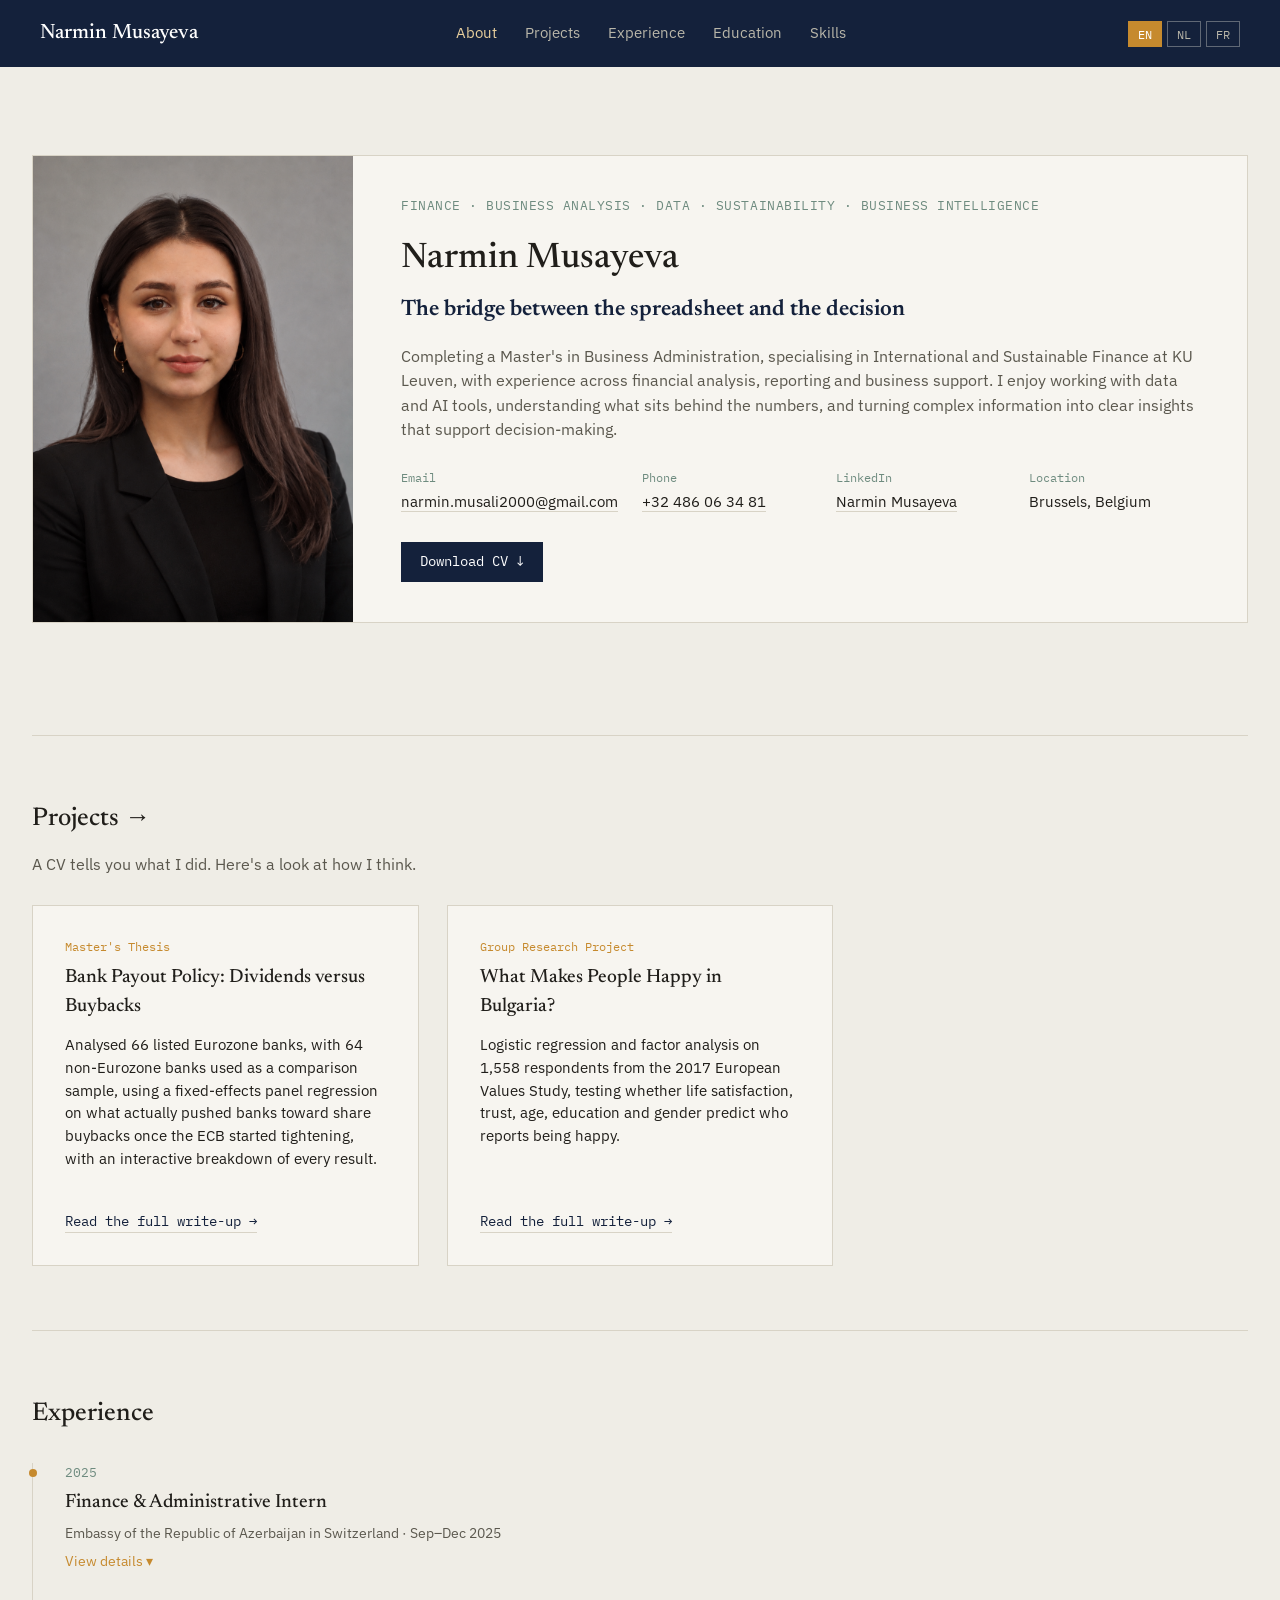
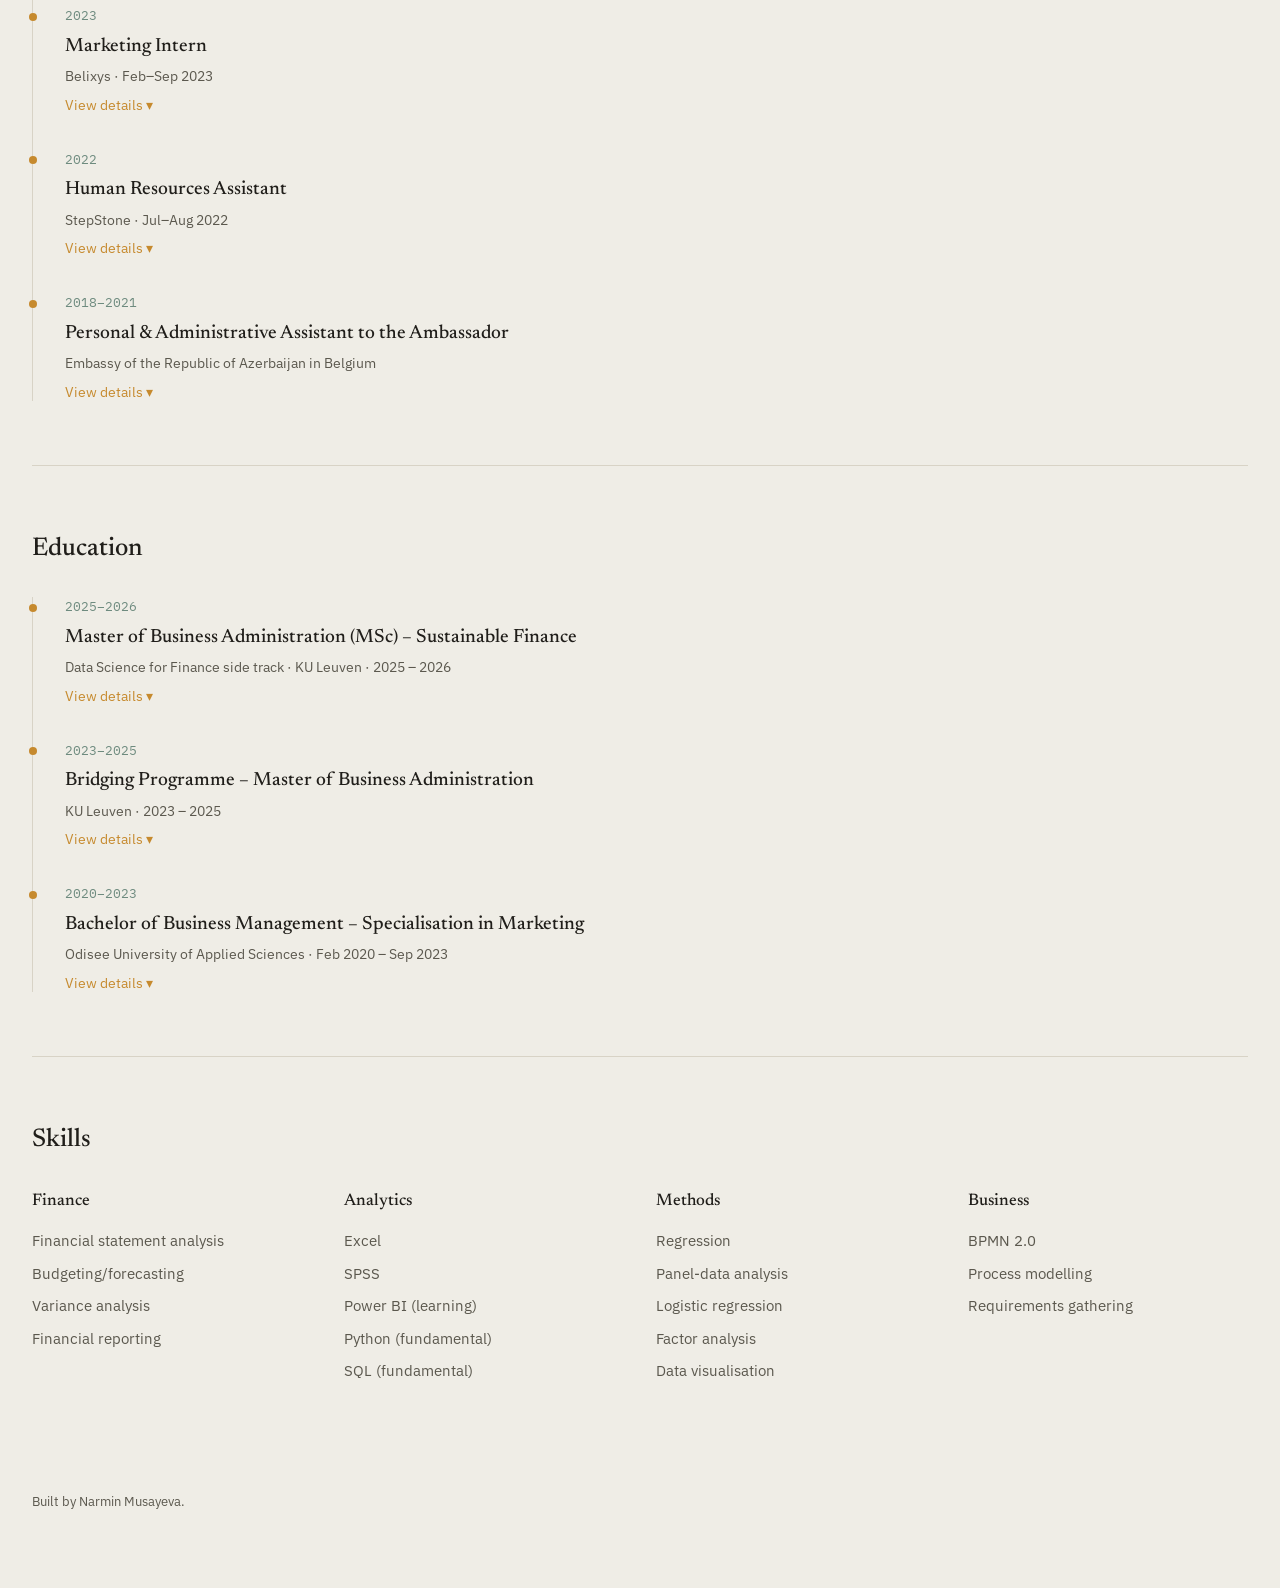
==== index.html @ ea972131 "language sections" ====
<!DOCTYPE html>
<html lang="en">
<head>
<meta charset="UTF-8">
<meta name="viewport" content="width=device-width, initial-scale=1.0">
<title>Narmin Musayeva · Finance &amp; Data</title>
<link rel="preconnect" href="https://fonts.googleapis.com">
<link rel="preconnect" href="https://fonts.gstatic.com" crossorigin>
<link href="https://fonts.googleapis.com/css2?family=Newsreader:ital,opsz,wght@0,6..72,400;0,6..72,500;0,6..72,600;1,6..72,400&family=IBM+Plex+Sans:wght@400;500;600&family=IBM+Plex+Mono:wght@400;500&display=swap" rel="stylesheet">
<link rel="stylesheet" href="style.css">
</head>
<body>

<a class="skip-link" href="#main" data-i18n="skip.content">Skip to content</a>

<header class="topnav">
  <a href="#about" class="topnav-brand">Narmin Musayeva</a>
  <nav class="topnav-links" aria-label="Section navigation">
    <a href="#about" class="nav-link active" data-i18n="nav.about">About</a>
    <a href="projects/index.html" class="nav-link" data-i18n="nav.projects">Projects</a>
    <a href="#experience" class="nav-link" data-i18n="nav.experience">Experience</a>
    <a href="#education" class="nav-link" data-i18n="nav.education">Education</a>
    <a href="#skills" class="nav-link" data-i18n="nav.skills">Skills</a>
  </nav>
  <div class="lang-switcher">
    <button type="button" class="lang-btn active" data-lang="en">EN</button>
    <button type="button" class="lang-btn" data-lang="nl">NL</button>
    <button type="button" class="lang-btn" data-lang="fr">FR</button>
  </div>
  <button type="button" class="nav-toggle" aria-label="Toggle menu" aria-expanded="false">☰</button>
</header>

<main id="main">

  <!-- ABOUT / HERO -->
  <section id="about" class="section hero">
    <div class="hero-card">
      <div class="hero-photo">
        <img src="assets/images/profile-photo.png" alt="Narmin Musayeva" class="hero-photo-img">
      </div>
      <div class="hero-info">
        <p class="eyebrow" data-i18n="hero.eyebrow">Finance · Business Analysis · Data · Sustainability · Business Intelligence</p>
        <h1 class="hero-name">Narmin Musayeva</h1>
        <p class="hero-title" data-i18n="hero.title">The bridge between the spreadsheet and the decision</p>
        <p class="hero-lead" data-i18n="hero.lead">
          Completing a Master's in Business Administration, specialising in International and
          Sustainable Finance at KU Leuven, with experience across financial analysis, reporting
          and business support. I enjoy working with data and AI tools, understanding what sits
          behind the numbers, and turning complex information into clear insights that support
          decision-making.
        </p>
        <dl class="hero-contact">
          <div><dt data-i18n="hero.contact.email">Email</dt><dd><a href="mailto:narmin.musali2000@gmail.com">narmin.musali2000@gmail.com</a></dd></div>
          <div><dt data-i18n="hero.contact.phone">Phone</dt><dd><a href="tel:+32486063481">+32 486 06 34 81</a></dd></div>
          <div><dt data-i18n="hero.contact.linkedin">LinkedIn</dt><dd><a href="https://www.linkedin.com/in/narmin-musayeva-6a4915167/" target="_blank" rel="noopener">Narmin Musayeva</a></dd></div>
          <div><dt data-i18n="hero.contact.location">Location</dt><dd data-i18n="hero.location.value">Brussels, Belgium</dd></div>
        </dl>
        <div class="hero-actions">
          <a href="assets/cv/Narmin_Musayeva_CV.pdf" class="hero-cta" download data-i18n="hero.cta">Download CV ↓</a>
        </div>
      </div>
    </div>
  </section>
  <!-- PROJECTS -->
  <section id="projects" class="section">
    <a href="projects/index.html" class="section-title-link">
      <h3 class="section-title" data-i18n="projects.sectionTitle">Projects →</h3>
    </a>
    <p class="section-intro" data-i18n="projects.intro">A CV tells you what I did. Here's a look at how I think.</p>

    <div class="project-cards">
      <article class="case">
        <p class="case-tag" data-i18n="projects.thesis.tag">Master's Thesis</p>
        <h4>Bank Payout Policy: Dividends versus Buybacks</h4>
        <p class="case-desc" data-i18n="projects.thesis.desc">
          Analysed 66 listed Eurozone banks, with 64 non-Eurozone banks used as a comparison sample,
          using a fixed-effects panel regression on what
          actually pushed banks toward share buybacks once the ECB started tightening, with an
          interactive breakdown of every result.
        </p>
        <a href="projects/thesis.html" class="case-link" data-i18n="projects.readMore">Read the full write-up →</a>
      </article>

      <article class="case">
        <p class="case-tag" data-i18n="projects.bulgaria.tag">Group Research Project</p>
        <h4>What Makes People Happy in Bulgaria?</h4>
        <p class="case-desc" data-i18n="projects.bulgaria.desc">
          Logistic regression and factor analysis on 1,558 respondents from the 2017 European
          Values Study, testing whether life satisfaction, trust, age, education and gender predict
          who reports being happy.
        </p>
        <a href="projects/bulgaria.html" class="case-link" data-i18n="projects.readMore">Read the full write-up →</a>
      </article>

      <!-- Apple project temporarily hidden
      <article class="case case-secondary">
        <p class="case-tag">Financial Analysis</p>
        <h4>Apple: revenue &amp; profitability review</h4>
        <p class="case-desc placeholder-copy">Write-up coming soon.</p>
        <a href="projects/apple.html" class="case-link">Read more →</a>
      </article>
      -->
    </div>
  </section>
  <!-- EXPERIENCE -->
  <section id="experience" class="section">
    <h3 class="section-title" data-i18n="experience.sectionTitle">Experience</h3>

    <ol class="timeline">
      <li class="timeline-item">
        <span class="timeline-date">2025</span>
        <div class="timeline-body">
          <h4 data-i18n="exp1.title">Finance &amp; Administrative Intern</h4>
          <p class="role-meta" data-i18n="exp1.meta">Embassy of the Republic of Azerbaijan in Switzerland · Sep–Dec 2025</p>
          <button type="button" class="details-toggle" aria-expanded="false" aria-controls="details-1">View details &#9662;</button>
          <ul class="role-bullets" id="details-1" hidden>
            <li data-i18n="exp1.b1">Maintained and updated Excel-based financial records supporting expense tracking, budget follow-up and internal reporting</li>
            <li data-i18n="exp1.b2">Verified financial information against invoices, receipts and supporting documentation, identifying missing or inconsistent information and following up where needed</li>
            <li data-i18n="exp1.b3">Organised financial data and documentation into clear, structured summaries for internal review</li>
            <li data-i18n="exp1.b4">Supported day-to-day finance and administrative activities while managing sensitive information accurately, independently and within deadlines</li>
          </ul>
        </div>
      </li>
      <li class="timeline-item">
        <span class="timeline-date">2023</span>
        <div class="timeline-body">
          <h4 data-i18n="exp2.title">Marketing Intern</h4>
          <p class="role-meta" data-i18n="exp2.meta">Belixys · Feb–Sep 2023</p>
          <button type="button" class="details-toggle" aria-expanded="false" aria-controls="details-2">View details &#9662;</button>
          <ul class="role-bullets" id="details-2" hidden>
            <li data-i18n="exp2.b1">Supported the preparation of marketing and commercial materials, including product information, pricing documents and content used for campaigns and trade-show activities</li>
            <li data-i18n="exp2.b2">Conducted competitor and market research, comparing products, pricing and positioning to support commercial and marketing decisions</li>
            <li data-i18n="exp2.b3">Created and maintained structured product and pricing templates in Excel and Word, ensuring information was accurate, consistent and easy to use</li>
            <li data-i18n="exp2.b4">Assisted with planning for trade shows and promotional activities, including preparing budget estimates, organising cost information and supporting related administrative follow-up</li>
            <li data-i18n="exp2.b5">Helped manage expense and supporting documentation through the company's finance application</li>
          </ul>
        </div>
      </li>
      <li class="timeline-item">
        <span class="timeline-date">2022</span>
        <div class="timeline-body">
          <h4 data-i18n="exp3.title">Human Resources Assistant</h4>
          <p class="role-meta" data-i18n="exp3.meta">StepStone · Jul–Aug 2022</p>
          <button type="button" class="details-toggle" aria-expanded="false" aria-controls="details-3">View details &#9662;</button>
          <ul class="role-bullets" id="details-3" hidden>
            <li data-i18n="exp3.b1">Supported recruitment, onboarding and internal mobility processes for technical and business positions</li>
            <li data-i18n="exp3.b2">Maintained accurate candidate and employee information using Excel and SmartRecruiters, ensuring records and documentation remained organised and up to date</li>
            <li data-i18n="exp3.b3">Coordinated interviews, calendars and follow-up communication between candidates, hiring teams and internal stakeholders</li>
            <li data-i18n="exp3.b4">Assisted with onboarding and employee-transfer documentation while handling personal and recruitment information confidentially</li>
          </ul>
        </div>
      </li>
      <li class="timeline-item">
        <span class="timeline-date">2018–2021</span>
        <div class="timeline-body">
          <h4 data-i18n="exp4.title">Personal &amp; Administrative Assistant to the Ambassador</h4>
          <p class="role-meta" data-i18n="exp4.meta">Embassy of the Republic of Azerbaijan in Belgium</p>
          <button type="button" class="details-toggle" aria-expanded="false" aria-controls="details-4">View details &#9662;</button>
          <ul class="role-bullets" id="details-4" hidden>
            <li data-i18n="exp4.b1">Provided administrative and organisational support, managing correspondence, records and confidential documentation in an international diplomatic environment</li>
            <li data-i18n="exp4.b2">Coordinated meetings, appointments and communication with governmental, diplomatic and business stakeholders, acting as a reliable point of contact</li>
            <li data-i18n="exp4.b3">Prepared and organised documents, summaries and background information required for meetings, official activities and day-to-day office operations</li>
            <li data-i18n="exp4.b4">Managed multiple requests and competing priorities independently, ensuring information and documentation were prepared accurately and on time</li>
            <li data-i18n="exp4.b5">Supported official visits, events and general office coordination as required</li>
          </ul>
        </div>
      </li>
    </ol>
  </section>
  <!-- EDUCATION -->
  <section id="education" class="section">
    <h3 class="section-title" data-i18n="education.sectionTitle">Education</h3>
    <ol class="timeline">
      <li class="timeline-item">
        <span class="timeline-date">2025–2026</span>
        <div class="timeline-body">
          <h4 data-i18n="edu1.title">Master of Business Administration (MSc) &ndash; Sustainable Finance</h4>
          <p class="role-meta" data-i18n="edu1.meta">Data Science for Finance side track · KU Leuven · 2025 – 2026</p>
          <button type="button" class="details-toggle" aria-expanded="false" aria-controls="details-5">View details &#9662;</button>
          <ul class="role-bullets" id="details-5" hidden>
            <li data-i18n="edu1.b1">Specialised in sustainable finance, banking, international finance and financial technology, complemented by applied data science for financial analysis</li>
            <li data-i18n="edu1.b2"><strong>Key coursework:</strong> Sustainable Finance, International Finance, Modern Banking and Financial Technology, Topics in Fintech, Data Science for Finance, Business Research Methods, and Ethics, Responsibility and Sustainability</li>
            <li data-i18n="edu1.b3"><strong>Master's thesis:</strong> Bank Payout Policy: Dividends versus Buybacks, using quantitative analysis to examine payout decisions across listed banks</li>
          </ul>
        </div>
      </li>
      <li class="timeline-item">
        <span class="timeline-date">2023–2025</span>
        <div class="timeline-body">
          <h4 data-i18n="edu2.title">Bridging Programme &ndash; Master of Business Administration</h4>
          <p class="role-meta" data-i18n="edu2.meta">KU Leuven · 2023 – 2025</p>
          <button type="button" class="details-toggle" aria-expanded="false" aria-controls="details-6">View details &#9662;</button>
          <ul class="role-bullets" id="details-6" hidden>
            <li data-i18n="edu2.b1">Strengthened my foundation in finance, economics, quantitative methods, reporting and business strategy in preparation for the MBA</li>
            <li data-i18n="edu2.b2"><strong>Key coursework:</strong> Corporate Finance, Internal and External Financial Reporting, Statistics for Business, Research Methods, Microeconomics, Macro- and International Economics, Mathematics for Business, Principles of Taxation, and Strategy and Entrepreneurship</li>
            <li data-i18n="edu2.b3">Developed stronger analytical and quantitative skills through financial decision-making, statistical analysis, economic reasoning and business research</li>
          </ul>
        </div>
      </li>
      <li class="timeline-item">
        <span class="timeline-date">2020–2023</span>
        <div class="timeline-body">
          <h4 data-i18n="edu3.title">Bachelor of Business Management &ndash; Specialisation in Marketing</h4>
          <p class="role-meta" data-i18n="edu3.meta">Odisee University of Applied Sciences · Feb 2020 – Sep 2023</p>
          <button type="button" class="details-toggle" aria-expanded="false" aria-controls="details-7">View details &#9662;</button>
          <ul class="role-bullets" id="details-7" hidden>
            <li data-i18n="edu3.b1">Built a broad foundation across business, finance, economics, marketing, statistics and organisational management</li>
            <li data-i18n="edu3.b2"><strong>Key coursework:</strong> Financial Business Management, Commercial Budgeting and Account Management, Micro- and Macroeconomics, Business Strategy, Statistics for Market Research, Market Research and Analysis, Project Management, Foreign Trade, and Commercial Law</li>
            <li data-i18n="edu3.b3"><strong>Bachelor thesis:</strong> Effective Marketing Strategies for Deployable Mobile Surveillance Solutions in the Belgian Market. Conducted qualitative interviews, a quantitative stakeholder survey, competitor analysis and desk research to develop market and communication recommendations for Belixys</li>
          </ul>
        </div>
      </li>
    </ol>
  </section>
  <!-- SKILLS -->
  <section id="skills" class="section">
    <h3 class="section-title" data-i18n="skills.sectionTitle">Skills</h3>
    <div class="skills-grid">
      <div class="skill-group">
        <h4 data-i18n="skills.finance">Finance</h4>
        <ul class="skill-list">
          <li data-i18n="skills.finance.1">Financial statement analysis</li>
          <li data-i18n="skills.finance.2">Budgeting/forecasting</li>
          <li data-i18n="skills.finance.3">Variance analysis</li>
          <li data-i18n="skills.finance.4">Financial reporting</li>
        </ul>
      </div>
      <div class="skill-group">
        <h4 data-i18n="skills.analytics">Analytics</h4>
        <ul class="skill-list">
          <li>Excel</li>
          <li>SPSS</li>
          <li data-i18n="skills.analytics.2">Power BI (learning)</li>
          <li data-i18n="skills.analytics.3">Python (fundamental)</li>
          <li data-i18n="skills.analytics.4">SQL (fundamental)</li>
        </ul>
      </div>
      <div class="skill-group">
        <h4 data-i18n="skills.methods">Methods</h4>
        <ul class="skill-list">
          <li data-i18n="skills.methods.1">Regression</li>
          <li data-i18n="skills.methods.2">Panel-data analysis</li>
          <li data-i18n="skills.methods.3">Logistic regression</li>
          <li data-i18n="skills.methods.4">Factor analysis</li>
          <li data-i18n="skills.methods.5">Data visualisation</li>
        </ul>
      </div>
      <div class="skill-group">
        <h4 data-i18n="skills.business">Business</h4>
        <ul class="skill-list">
          <li>BPMN 2.0</li>
          <li data-i18n="skills.business.2">Process modelling</li>
          <li data-i18n="skills.business.3">Requirements gathering</li>
        </ul>
      </div>
    </div>
  </section>

  <footer class="footer">
    <p data-i18n="footer.text">Built by Narmin Musayeva.</p>
  </footer>

</main>

<script src="vendor/chart.umd.min.js"></script>
<script src="i18n.js"></script>
<script src="script.js"></script>
</body>
</html>
---- style.css ----
/* ---------- tokens ---------- */
:root{
  --ink: #14213B;
  --ink-soft: #2A3A5C;
  --paper: #EFEDE6;
  --paper-raised: #F7F5F0;
  --text: #201E1A;
  --text-soft: #5B584E;
  --line: #D8D3C6;
  --accent: #C68A2E;
  --accent-soft: #E7CE9C;
  --sage: #6E8B7F;

  --serif: "Newsreader", Georgia, serif;
  --sans: "IBM Plex Sans", -apple-system, sans-serif;
  --mono: "IBM Plex Mono", monospace;

  --sidebar-w: 300px;
}

*{ box-sizing: border-box; }

html{ scroll-behavior: smooth; }

@media (prefers-reduced-motion: reduce){
  html{ scroll-behavior: auto; }
  *{ animation: none !important; transition: none !important; }
}

body{
  margin:0;
  background: var(--paper);
  color: var(--text);
  font-family: var(--sans);
  line-height: 1.55;
}

.skip-link{
  position:absolute; left:-999px; top:0;
  background: var(--ink); color:#fff; padding:.75rem 1rem; z-index:100;
}
.skip-link:focus{ left:1rem; top:1rem; }

a{ color: inherit; }

/* ---------- top nav ---------- */
.topnav{
  position: sticky;
  top:0;
  z-index: 50;
  background: var(--ink);
  color: #EDEBE3;
  display:flex;
  align-items:center;
  justify-content: space-between;
  padding: 1.1rem 2.5rem;
}

.topnav-brand{
  font-family: var(--serif);
  font-size: 1.3rem;
  font-weight: 500;
  color: #fff;
  text-decoration: none;
}

.topnav-links{
  display:flex;
  gap: 1.75rem;
}

.nav-link{
  text-decoration:none;
  color: #B9B6A9;
  font-size: 0.95rem;
  position: relative;
  padding-bottom: 2px;
}

.nav-link.active,
.nav-link:hover{
  color: #fff;
}

.nav-link.active{
  color: var(--accent-soft);
}

.nav-toggle{
  display:none;
  background: transparent;
  border: 1px solid rgba(237,235,227,0.4);
  color: #EDEBE3;
  font-size: 1.1rem;
  padding: 0.35rem 0.7rem;
  cursor: pointer;
}

.lang-switcher{
  display:flex;
  gap: 0.35rem;
  margin-left: 1.5rem;
}

.lang-btn{
  font-family: var(--mono);
  font-size: 0.78rem;
  background: transparent;
  border: 1px solid rgba(237,235,227,0.35);
  color: #B9B6A9;
  padding: 0.25rem 0.55rem;
  cursor: pointer;
}

.lang-btn.active{
  background: var(--accent);
  border-color: var(--accent);
  color: #fff;
}

.lang-btn:hover:not(.active){
  color: #fff;
  border-color: rgba(237,235,227,0.7);
}

/* ---------- main ---------- */
main{
  padding: 3rem 2rem 3rem;
}

.section{
  max-width: 1500px;
  margin-inline: auto;
  padding: 4rem 0;
  border-bottom: 1px solid var(--line);
  scroll-margin-top: 5rem;
}
.section:last-of-type{ border-bottom: none; }

.section-title{
  font-family: var(--serif);
  font-size: 1.6rem;
  font-weight: 500;
  margin: 0 0 1.75rem;
}

.section-title-link{
  text-decoration: none;
  color: inherit;
  display: inline-block;
}

.section-title-link .section-title{
  transition: color 0.15s ease;
}

.section-title-link:hover .section-title{
  color: var(--accent);
}

.section-intro{
  color: var(--text-soft);
  margin: -1rem 0 1.75rem;
  max-width: 60ch;
}

/* ---------- hero ---------- */
.hero{ padding-top: 2.5rem; }

.hero-card{
  display:flex;
  border: 1px solid var(--line);
  background: var(--paper-raised);
  margin-bottom: 3rem;
  overflow: hidden;
}

.hero-photo{
  flex: 0 0 320px;
  background: var(--ink);
  display:flex;
  align-items:center;
  justify-content:center;
}

.hero-photo-img{
  width: 100%;
  height: 100%;
  object-fit: cover;
  display: block;
}

.hero-info{
  flex: 1;
  padding: 2.5rem 3rem;
}

.eyebrow{
  font-family: var(--mono);
  font-size: 0.8rem;
  color: var(--sage);
  text-transform: uppercase;
  letter-spacing: 0.04em;
  margin: 0 0 1rem;
}

.hero-name{
  font-family: var(--serif);
  font-size: 2.2rem;
  font-weight: 500;
  margin: 0 0 0.4rem;
}

.hero-title{
  font-family: var(--serif);
  font-size: 1.4rem;
  font-weight: 600;
  color: var(--ink);
  max-width: 42ch;
  margin: 0 0 1rem;
}

.hero-contact{
  display:grid;
  grid-template-columns: repeat(4, 1fr);
  gap: 1.5rem;
  margin: 0 0 1.75rem;
}

.hero-contact dt{
  font-family: var(--mono);
  font-size: 0.72rem;
  color: var(--sage);
  margin-bottom: 0.25rem;
}

.hero-contact dd{
  margin:0;
  font-size: 0.92rem;
}

.hero-contact a{
  text-decoration:none;
  border-bottom: 1px solid var(--line);
}
.hero-contact a:hover{ border-color: var(--text); }

.hero-cta{
  display:inline-block;
  font-family: var(--mono);
  font-size: 0.85rem;
  background: var(--ink);
  color: #fff;
  text-decoration:none;
  padding: 0.6rem 1.2rem;
}

.hero-tagline{
  max-width: 1200px;
  margin-inline: auto;
}

.hero-lead{
  max-width: 100%;
  font-size: 0.98rem;
  color: var(--text-soft);
  margin: 0 0 1.75rem;
}

.demo{
  background: var(--paper-raised);
  border: 1px solid var(--line);
  border-left: 3px solid var(--accent);
  padding: 2.25rem 3rem;
  margin-bottom: 2.5rem;
}

.demo-examples{
  display:flex;
  gap: 0.5rem;
  flex-wrap: wrap;
  margin-bottom: 1.25rem;
}

.demo-label{
  font-size: 0.8rem;
  color: var(--text-soft);
  margin-bottom: 1rem;
}

.demo-toggle{
  display:flex;
  gap: 0.5rem;
  margin-bottom: 1.25rem;
}

.demo-btn{
  font-family: var(--sans);
  font-size: 0.85rem;
  background: transparent;
  border: 1px solid var(--line);
  color: var(--text-soft);
  padding: 0.4rem 0.9rem;
  cursor: pointer;
}

.demo-btn.active{
  background: var(--ink);
  color: #fff;
  border-color: var(--ink);
}

.demo-text{
  margin:0;
  font-size: 1rem;
  min-height: 3.5em;
}

/* ---------- timeline ---------- */
.timeline{
  list-style:none;
  margin:0; padding:0;
  border-left: 1px solid var(--line);
}

.timeline-item{
  position: relative;
  padding: 0 0 2.25rem 2rem;
}
.timeline-item:last-child{ padding-bottom: 0; }

.timeline-item::before{
  content:"";
  position:absolute;
  left: -4.5px;
  top: 0.4rem;
  width: 8px; height:8px;
  background: var(--accent);
  border-radius: 50%;
}

.timeline-date{
  font-family: var(--mono);
  font-size: 0.8rem;
  color: var(--sage);
  display:block;
  margin-bottom: 0.35rem;
}

.timeline-body h4{
  margin: 0 0 0.25rem;
  font-family: var(--serif);
  font-weight: 500;
  font-size: 1.2rem;
}

.role-meta{
  font-size: 0.9rem;
  color: var(--text-soft);
  margin: 0 0 0.5rem;
}

.timeline-body p:last-child{
  max-width: 60ch;
  margin: 0;
}

.role-bullets{
  list-style:none;
  margin: 0.6rem 0 0;
  padding: 0;
  max-width: 100ch;
  display:flex;
  flex-direction: column;
  gap: 0.4rem;
}

.role-bullets[hidden]{
  display: none;
}

.details-toggle{
  font-family: var(--sans);
  font-size: 0.85rem;
  color: var(--accent);
  background: transparent;
  border: none;
  padding: 0;
  margin: 0.5rem 0 0;
  cursor: pointer;
  display: block;
}

.details-toggle:hover{
  text-decoration: underline;
}

.role-bullets li{
  position: relative;
  padding-left: 1.1rem;
}

.role-bullets li::before{
  content:"–";
  position:absolute;
  left:0;
  color: var(--accent);
}

/* ---------- projects / case files ---------- */
.case{
  border: 1px solid var(--line);
  background: var(--paper-raised);
  padding: 2rem;
  margin-bottom: 1.75rem;
  position: relative;
}

.case-secondary{
  background: transparent;
  border-style: dashed;
}

.case-header{
  display:flex;
  justify-content: space-between;
  align-items: flex-start;
  gap: 1rem;
  flex-wrap: wrap;
  margin-bottom: 1rem;
}

.case-tag{
  font-family: var(--mono);
  font-size: 0.75rem;
  color: var(--accent);
  margin: 0 0 0.4rem;
}

.case-header h4{
  font-family: var(--serif);
  font-weight: 500;
  font-size: 1.35rem;
  margin: 0;
  max-width: 30ch;
}

.case-scope{
  font-size: 0.82rem;
  color: var(--text-soft);
  text-align: right;
  max-width: 22ch;
}

.case-desc{
  max-width: 66ch;
  margin: 0 0 1.5rem;
}

.placeholder-copy{
  color: var(--text-soft);
  font-style: italic;
}

/* ---------- project cards (Projects teaser + hub) ---------- */
.project-cards{
  display:grid;
  grid-template-columns: repeat(3, 1fr);
  gap: 1.75rem;
}

.project-cards .case{
  display:flex;
  flex-direction: column;
  margin-bottom: 0;
  transition: transform 0.15s ease, box-shadow 0.15s ease;
}

.project-cards .case:hover{
  transform: translateY(-4px);
  box-shadow: 0 8px 20px rgba(20,33,59,0.12);
}

.project-cards .case-tag{
  font-family: var(--mono);
  font-size: 0.75rem;
  color: var(--accent);
  margin: 0 0 0.4rem;
}

.project-cards h4{
  font-family: var(--serif);
  font-weight: 500;
  font-size: 1.2rem;
  margin: 0 0 0.75rem;
}

.project-cards .case-desc{
  flex: 1;
  font-size: 0.92rem;
  max-width: none;
}

.case-link{
  font-family: var(--mono);
  font-size: 0.85rem;
  color: var(--ink);
  text-decoration: none;
  border-bottom: 1px solid var(--line);
  width: fit-content;
  margin-top: 1rem;
}
.case-link::after{
  content: "";
  position: absolute;
  inset: 0;
}
.case-link:hover{ border-color: var(--text); }

/* ---------- dedicated project pages ---------- */
.project-page{ max-width: 1100px; padding-top: 1.5rem !important; }

.project-page > .eyebrow,
.project-page > .project-title{
  text-align: center;
}

.project-page .case-scope{
  text-align: center;
  max-width: none;
  margin: 0 auto 1.5rem;
}

.project-page .project-intro{
  max-width: 100%;
  margin: 0 0 2rem;
  text-align: left;
}

.back-link{
  display:inline-block;
  font-family: var(--mono);
  font-size: 0.82rem;
  color: var(--text-soft);
  text-decoration: none;
  margin-bottom: 1.5rem;
}
.back-link:hover{ color: var(--text); }

.project-title{
  font-family: var(--serif);
  font-size: 2.2rem;
  font-weight: 500;
  margin: 0 0 0.75rem;
}

.demo-takeaway{
  margin: 1rem 0 0;
  padding-top: 1rem;
  border-top: 1px solid var(--line);
  font-size: 0.92rem;
  color: var(--text-soft);
}

.method-card{
  display: inline-block;
  border: 1px solid var(--line);
  padding: 1rem 1.5rem;
  margin: 0 0 2rem;
}

.method-card .case-tag{ margin-bottom: 0.5rem; }

.method-card p{
  margin: 0;
  font-size: 0.88rem;
  color: var(--text-soft);
}

.group-label{
  display: inline-block;
  font-family: var(--mono);
  font-size: 0.72rem;
  color: #fff;
  background: var(--sage);
  padding: 0.2rem 0.6rem;
  margin-bottom: 1rem;
}

.view-tabs{
  display:flex;
  gap: 0.4rem;
  flex-wrap: wrap;
  margin-bottom: 1.25rem;
  border-bottom: 1px solid var(--line);
  padding-bottom: 1rem;
}

.interactive-hint{
  font-size: 0.82rem;
  color: var(--text-soft);
  font-style: italic;
  margin: 0 0 1.5rem;
}

.view-tab{
  font-family: var(--sans);
  font-size: 0.82rem;
  background: transparent;
  border: none;
  color: var(--text-soft);
  padding: 0.4rem 0.1rem;
  cursor: pointer;
  border-bottom: 2px solid transparent;
}

.view-tab.active{
  color: var(--ink);
  border-bottom-color: var(--accent);
  font-weight: 500;
}

.chart-controls{
  display:flex;
  gap: 0.5rem;
  margin-bottom: 1rem;
  flex-wrap: wrap;
}

.chip{
  font-family: var(--mono);
  font-size: 0.78rem;
  background: transparent;
  border: 1px solid var(--line);
  padding: 0.35rem 0.75rem;
  cursor: pointer;
  color: var(--text-soft);
}

.chip.active{
  background: var(--accent);
  border-color: var(--accent);
  color: #fff;
}

.chart-wrap{
  background: #fff;
  border: 1px solid var(--line);
  padding: 1rem;
  height: 260px;
}

.chart-wrap canvas{
  max-height: 100% !important;
}

.chart-note{
  font-size: 0.78rem;
  color: var(--text-soft);
  margin: 0.75rem 0 0;
}

.chart-note code{
  font-family: var(--mono);
  background: var(--paper);
  padding: 0.1rem 0.35rem;
}

/* ---------- skills ---------- */
.skills-grid{
  display:grid;
  grid-template-columns: repeat(4, 1fr);
  gap: 2.5rem 2rem;
}

.skill-group h4{
  font-family: var(--serif);
  font-weight: 500;
  font-size: 1.05rem;
  margin: 0 0 1rem;
}

.skill-list{
  list-style:none;
  margin:0; padding:0;
  display:flex;
  flex-direction: column;
  gap: 0.6rem;
}

.skill-list li{
  font-size: 0.92rem;
  color: var(--text-soft);
}

/* ---------- contact ---------- */
.contact-links{
  display:flex;
  flex-direction: column;
  gap: 0.9rem;
  align-items: flex-start;
}

.contact-link{
  font-family: var(--mono);
  font-size: 1rem;
  text-decoration:none;
  border-bottom: 1px solid var(--line);
  padding-bottom: 2px;
}
.contact-link:hover{ border-color: var(--text); }

.footer{
  padding: 2rem 0 1rem;
  font-size: 0.8rem;
  color: var(--text-soft);
}

/* ---------- responsive ---------- */
@media (max-width: 880px){
  .topnav{ flex-wrap: wrap; padding: 1rem 1.25rem; }
  .topnav-links{
    display:none;
    width:100%;
    flex-direction: column;
    gap: 0.75rem;
    margin-top: 1rem;
  }
  .topnav-links.open{ display:flex; }
  .nav-toggle{ display:block; }
  .lang-switcher{ margin-left: 0; margin-top: 0.5rem; }
  main{ padding: 2.5rem 1.25rem; }
  .hero-card{ flex-direction: column; }
  .hero-photo{ flex-basis: auto; height: 280px; }
  .hero-info{ padding: 2rem; }
  .hero-contact{ grid-template-columns: 1fr; }
  .skills-grid{ grid-template-columns: 1fr; }
  .project-cards{ grid-template-columns: 1fr; }
  .case-header{ flex-direction: column; }
  .case-scope{ text-align: left; }
}
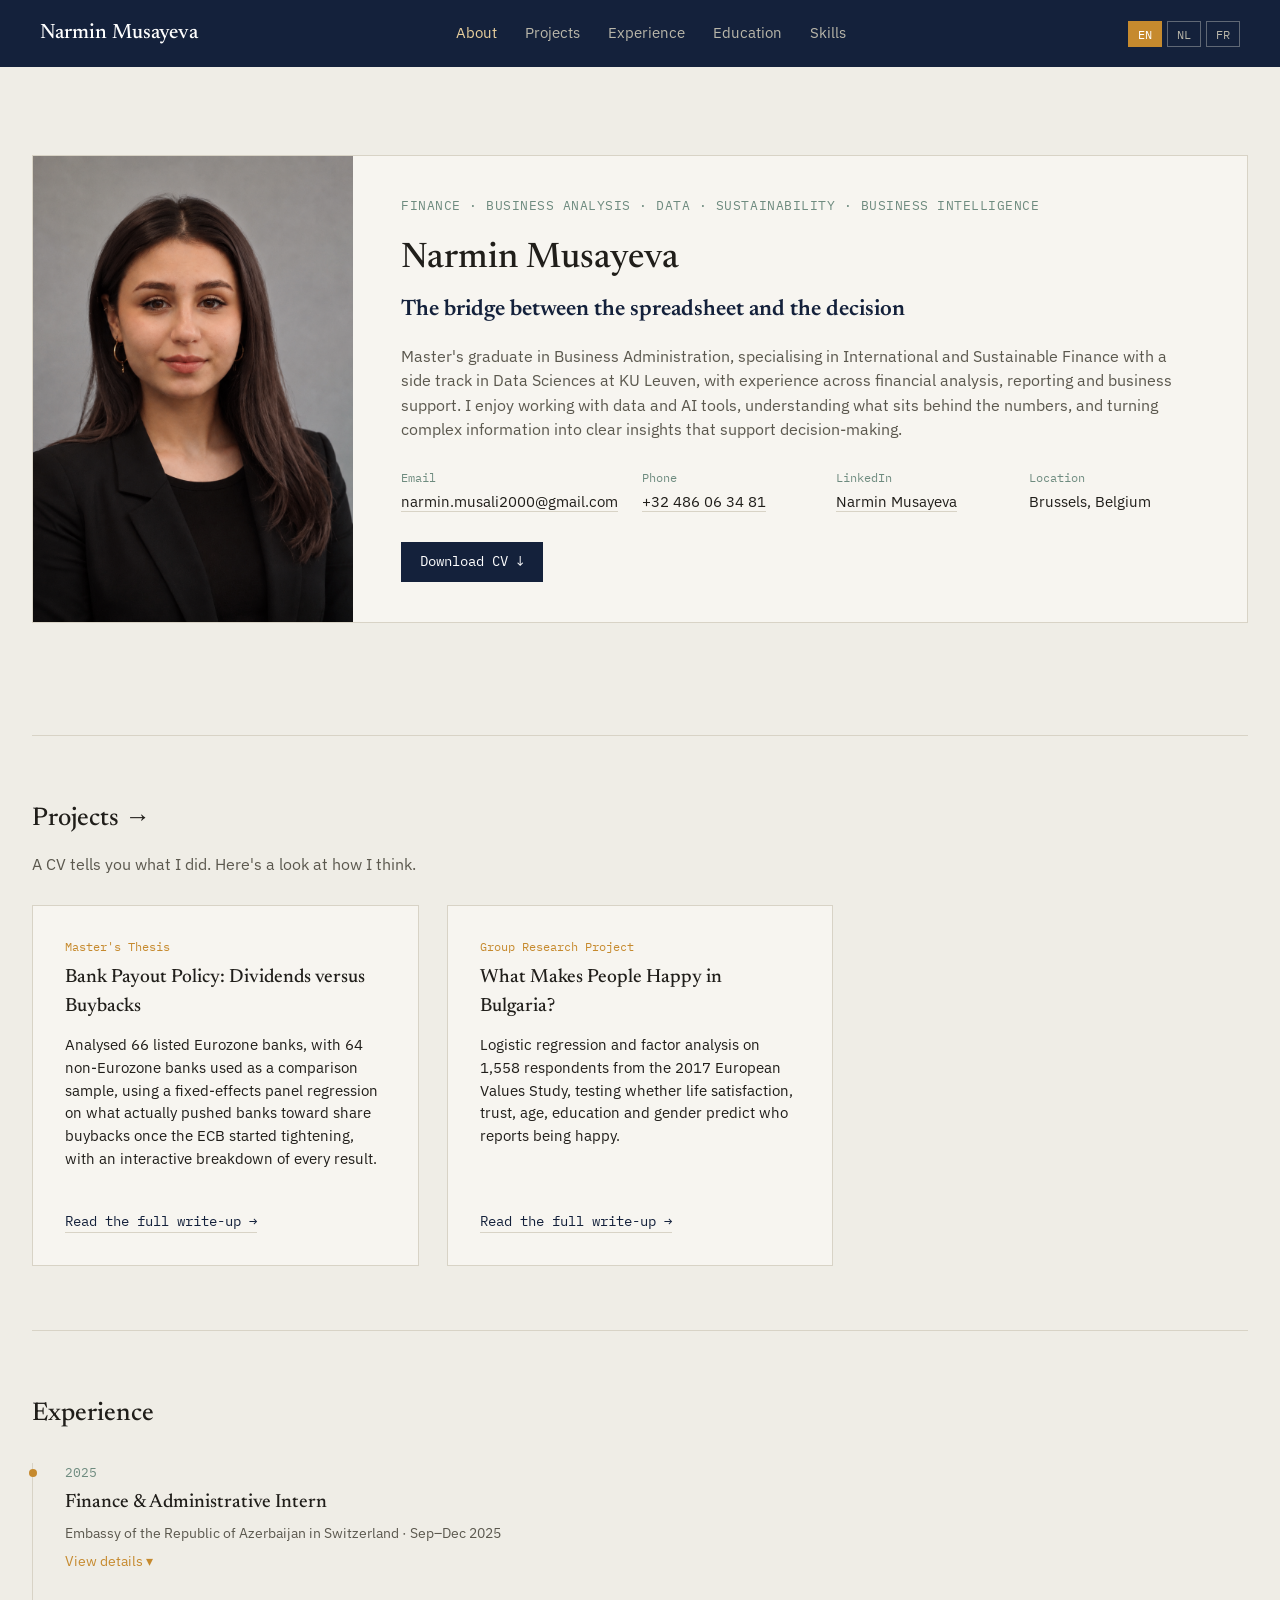
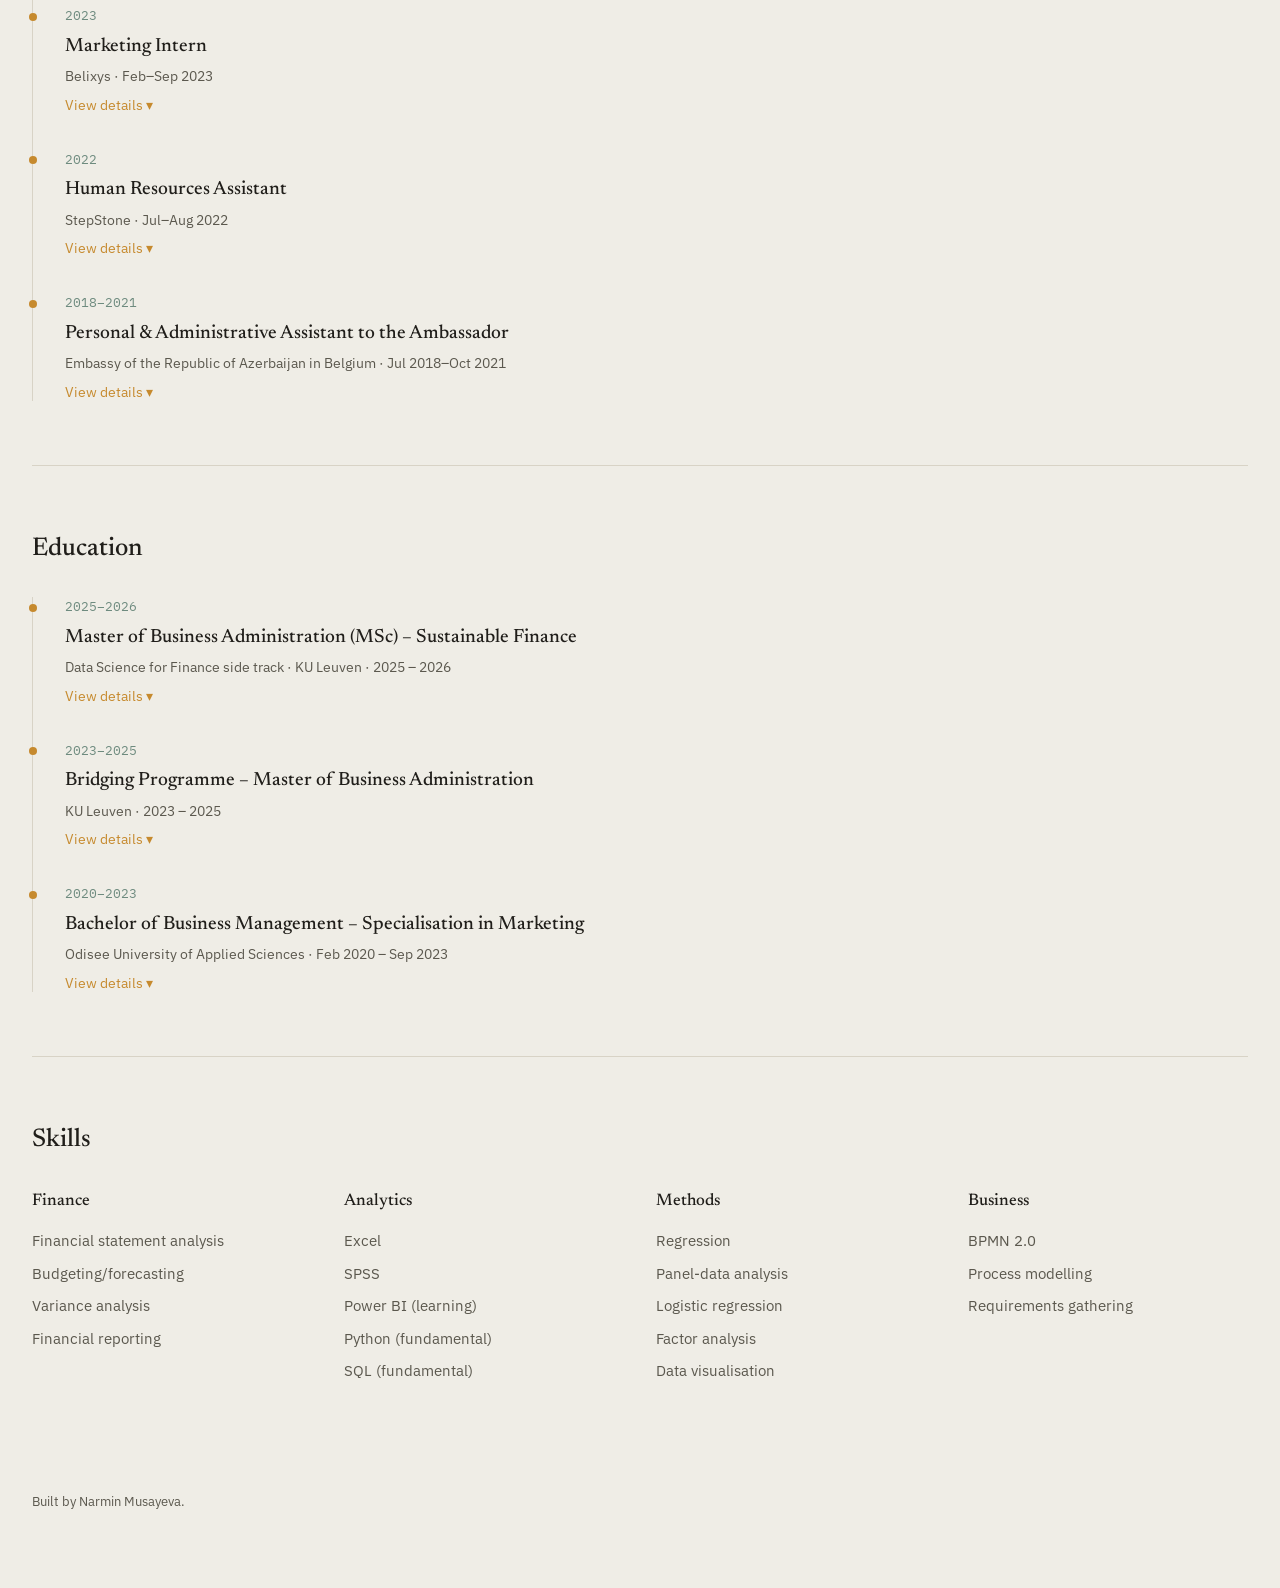
==== commit 086e825c: "changes to bio and dates for embassy" ====
--- a/index.html
+++ b/index.html
@@ -43,8 +43,8 @@
         <h1 class="hero-name">Narmin Musayeva</h1>
         <p class="hero-title" data-i18n="hero.title">The bridge between the spreadsheet and the decision</p>
         <p class="hero-lead" data-i18n="hero.lead">
-          Completing a Master's in Business Administration, specialising in International and
-          Sustainable Finance at KU Leuven, with experience across financial analysis, reporting
+          Master's graduate in Business Administration, specialising in International and
+          Sustainable Finance with a side track in Data Sciences at KU Leuven, with experience across financial analysis, reporting
           and business support. I enjoy working with data and AI tools, understanding what sits
           behind the numbers, and turning complex information into clear insights that support
           decision-making.
@@ -154,7 +154,7 @@
         <span class="timeline-date">2018–2021</span>
         <div class="timeline-body">
           <h4 data-i18n="exp4.title">Personal &amp; Administrative Assistant to the Ambassador</h4>
-          <p class="role-meta" data-i18n="exp4.meta">Embassy of the Republic of Azerbaijan in Belgium</p>
+          <p class="role-meta" data-i18n="exp4.meta">Embassy of the Republic of Azerbaijan in Belgium · Jul 2018–Oct 2021</p>
           <button type="button" class="details-toggle" aria-expanded="false" aria-controls="details-4">View details &#9662;</button>
           <ul class="role-bullets" id="details-4" hidden>
             <li data-i18n="exp4.b1">Provided administrative and organisational support, managing correspondence, records and confidential documentation in an international diplomatic environment</li>
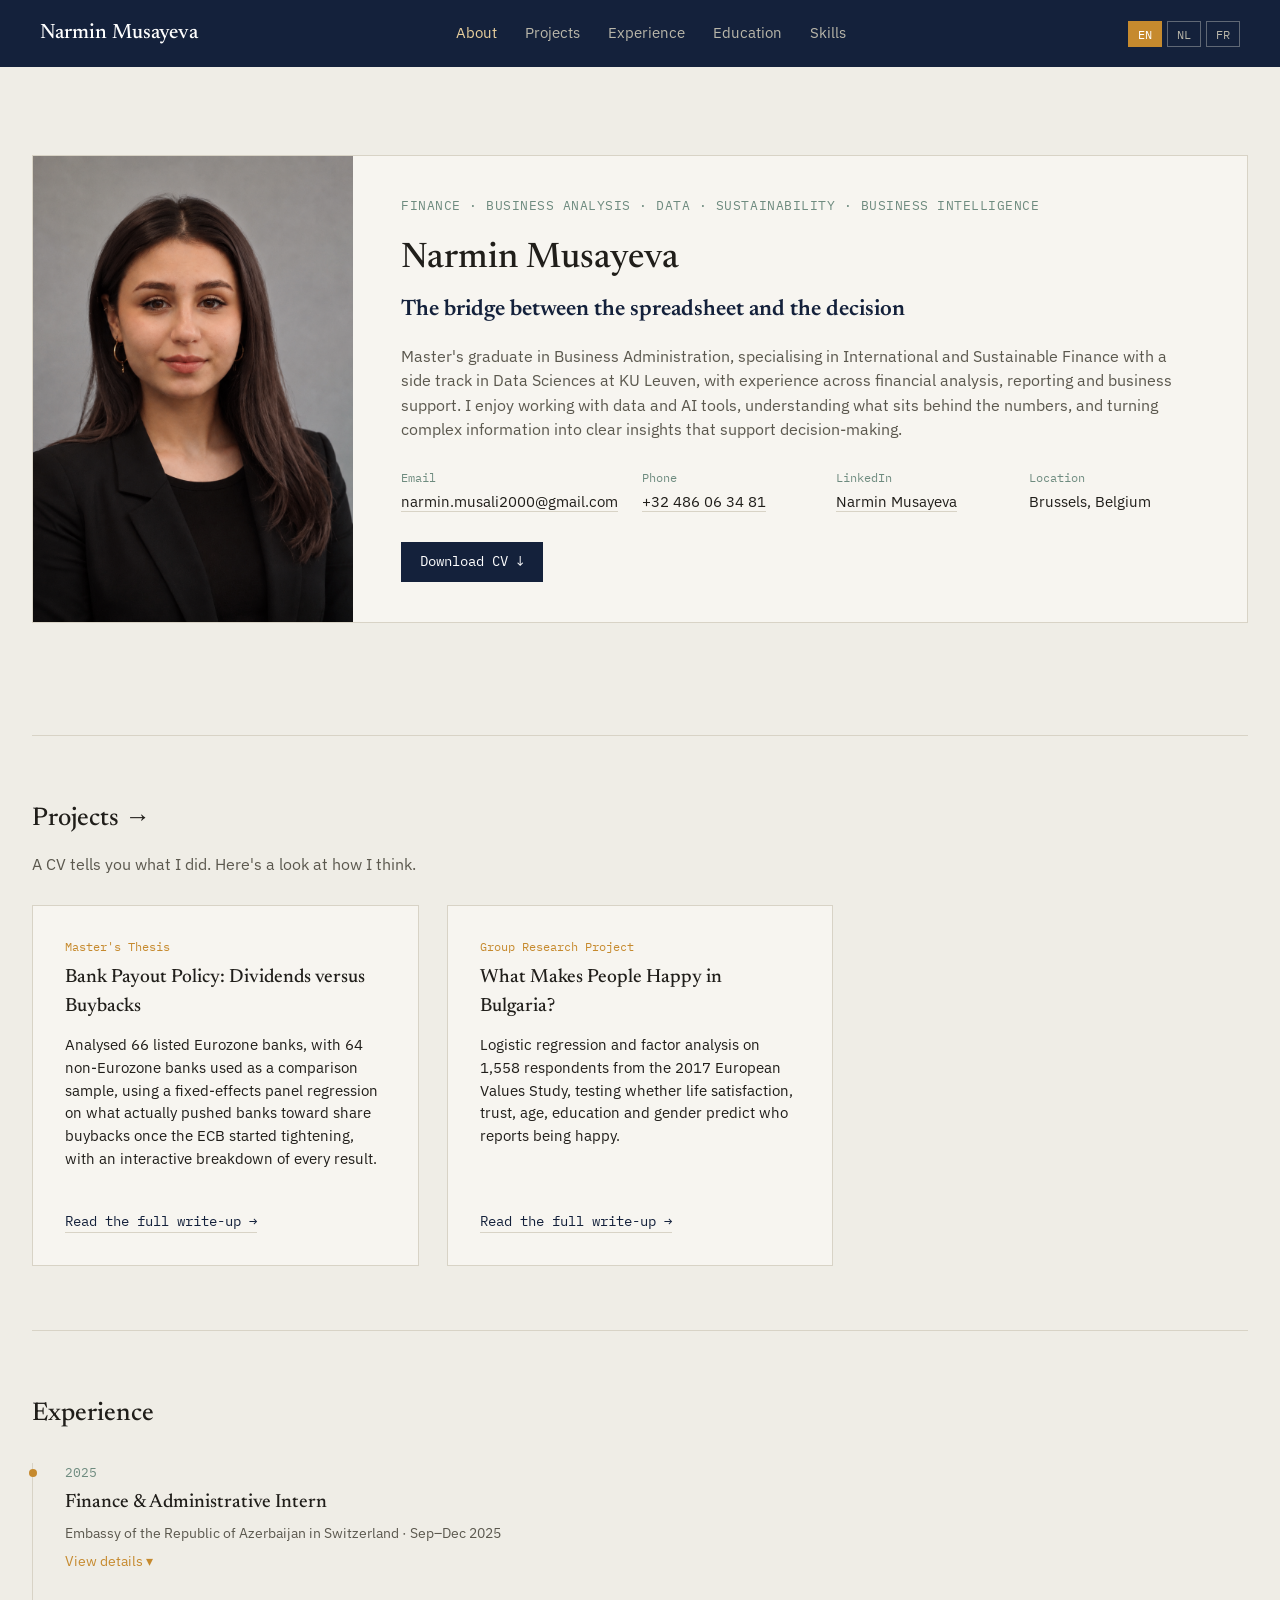
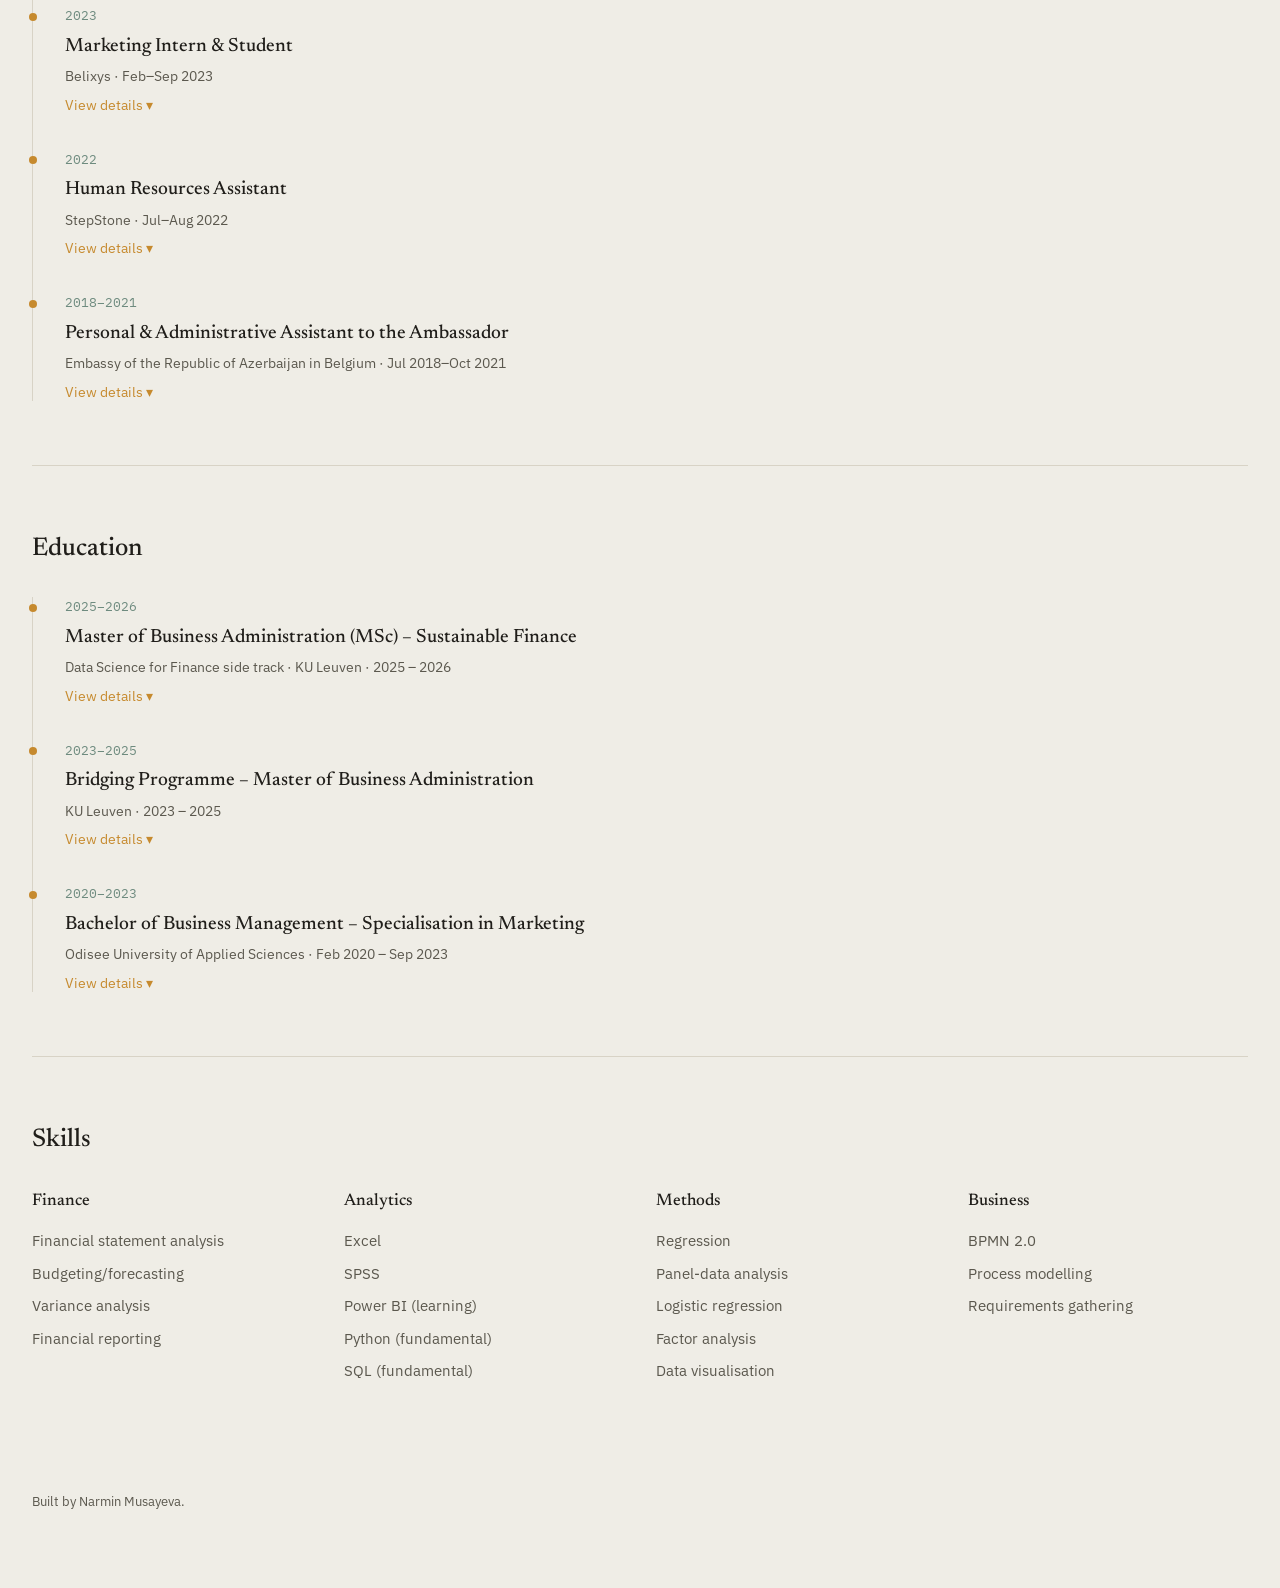
==== commit 49238b6d: "translationg" ====
--- a/index.html
+++ b/index.html
@@ -124,7 +124,7 @@
       <li class="timeline-item">
         <span class="timeline-date">2023</span>
         <div class="timeline-body">
-          <h4 data-i18n="exp2.title">Marketing Intern</h4>
+          <h4 data-i18n="exp2.title">Marketing Intern & Student </h4>
           <p class="role-meta" data-i18n="exp2.meta">Belixys · Feb–Sep 2023</p>
           <button type="button" class="details-toggle" aria-expanded="false" aria-controls="details-2">View details &#9662;</button>
           <ul class="role-bullets" id="details-2" hidden>
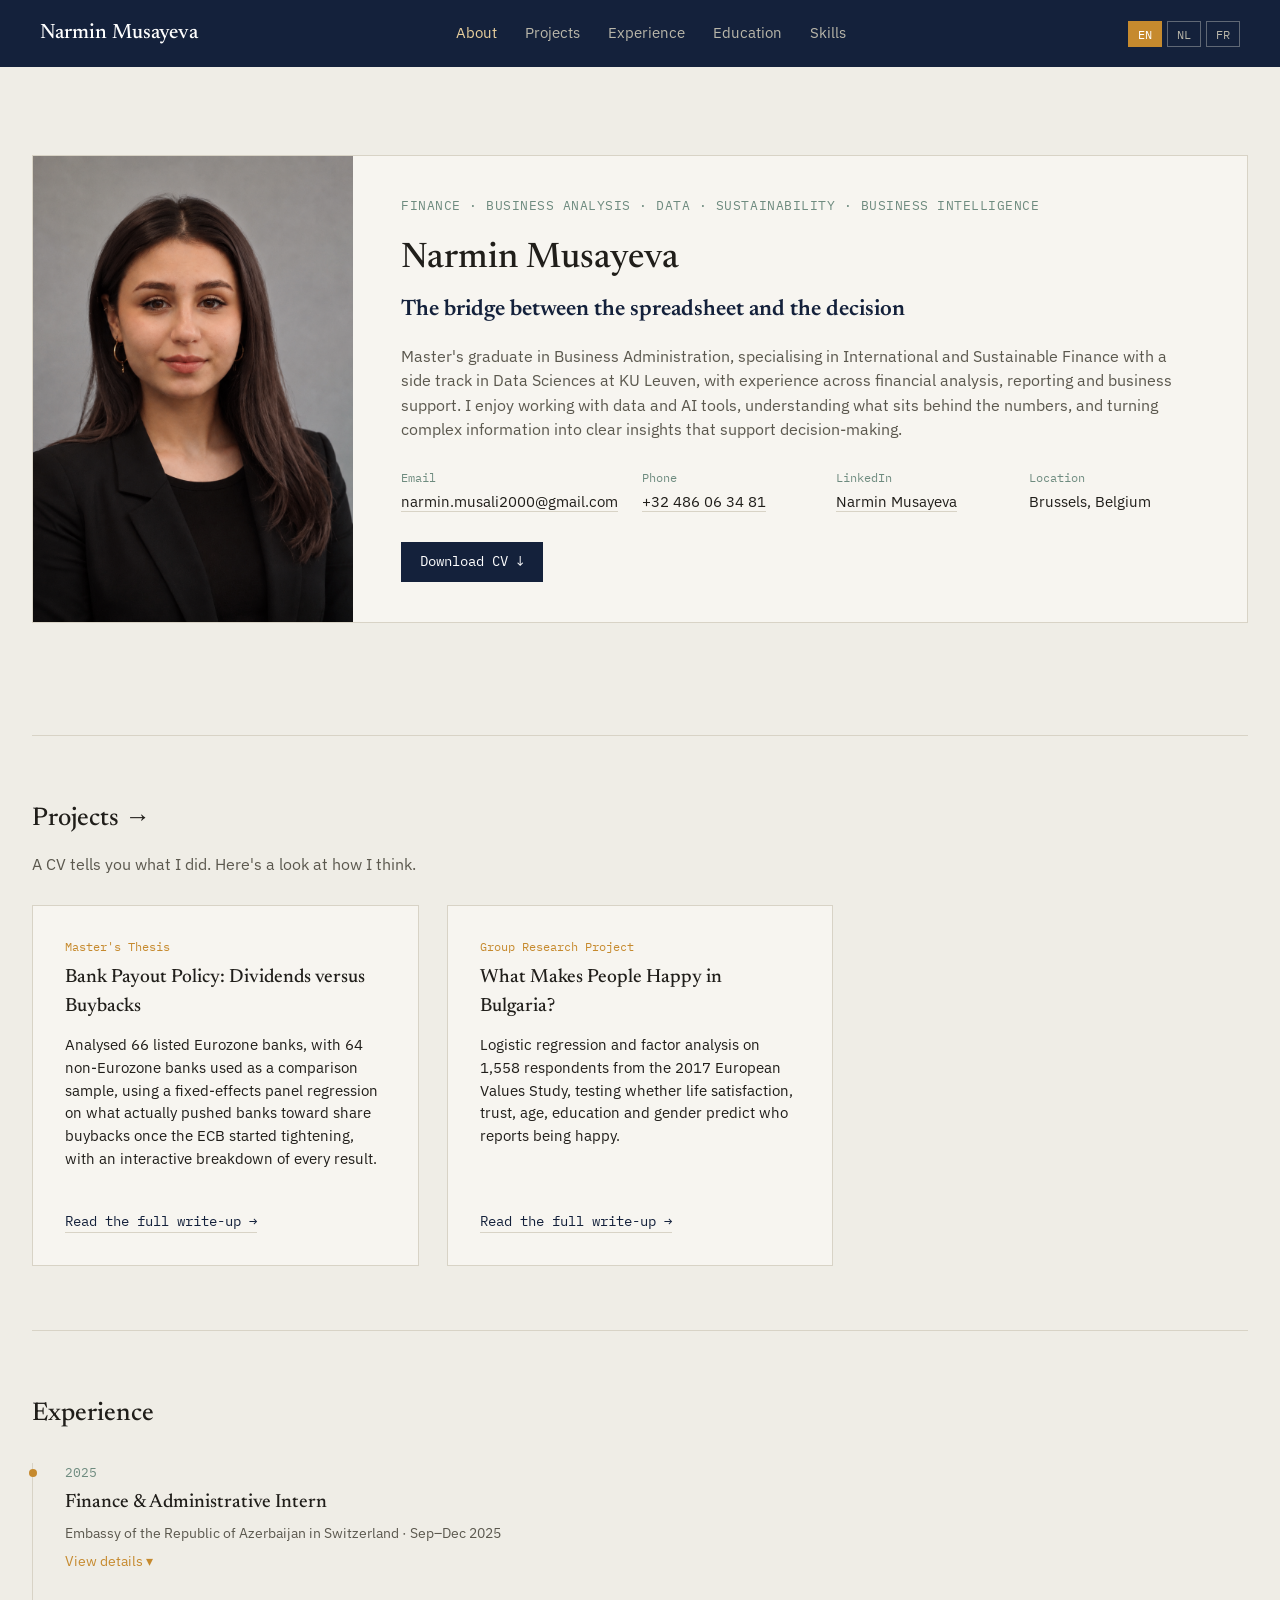
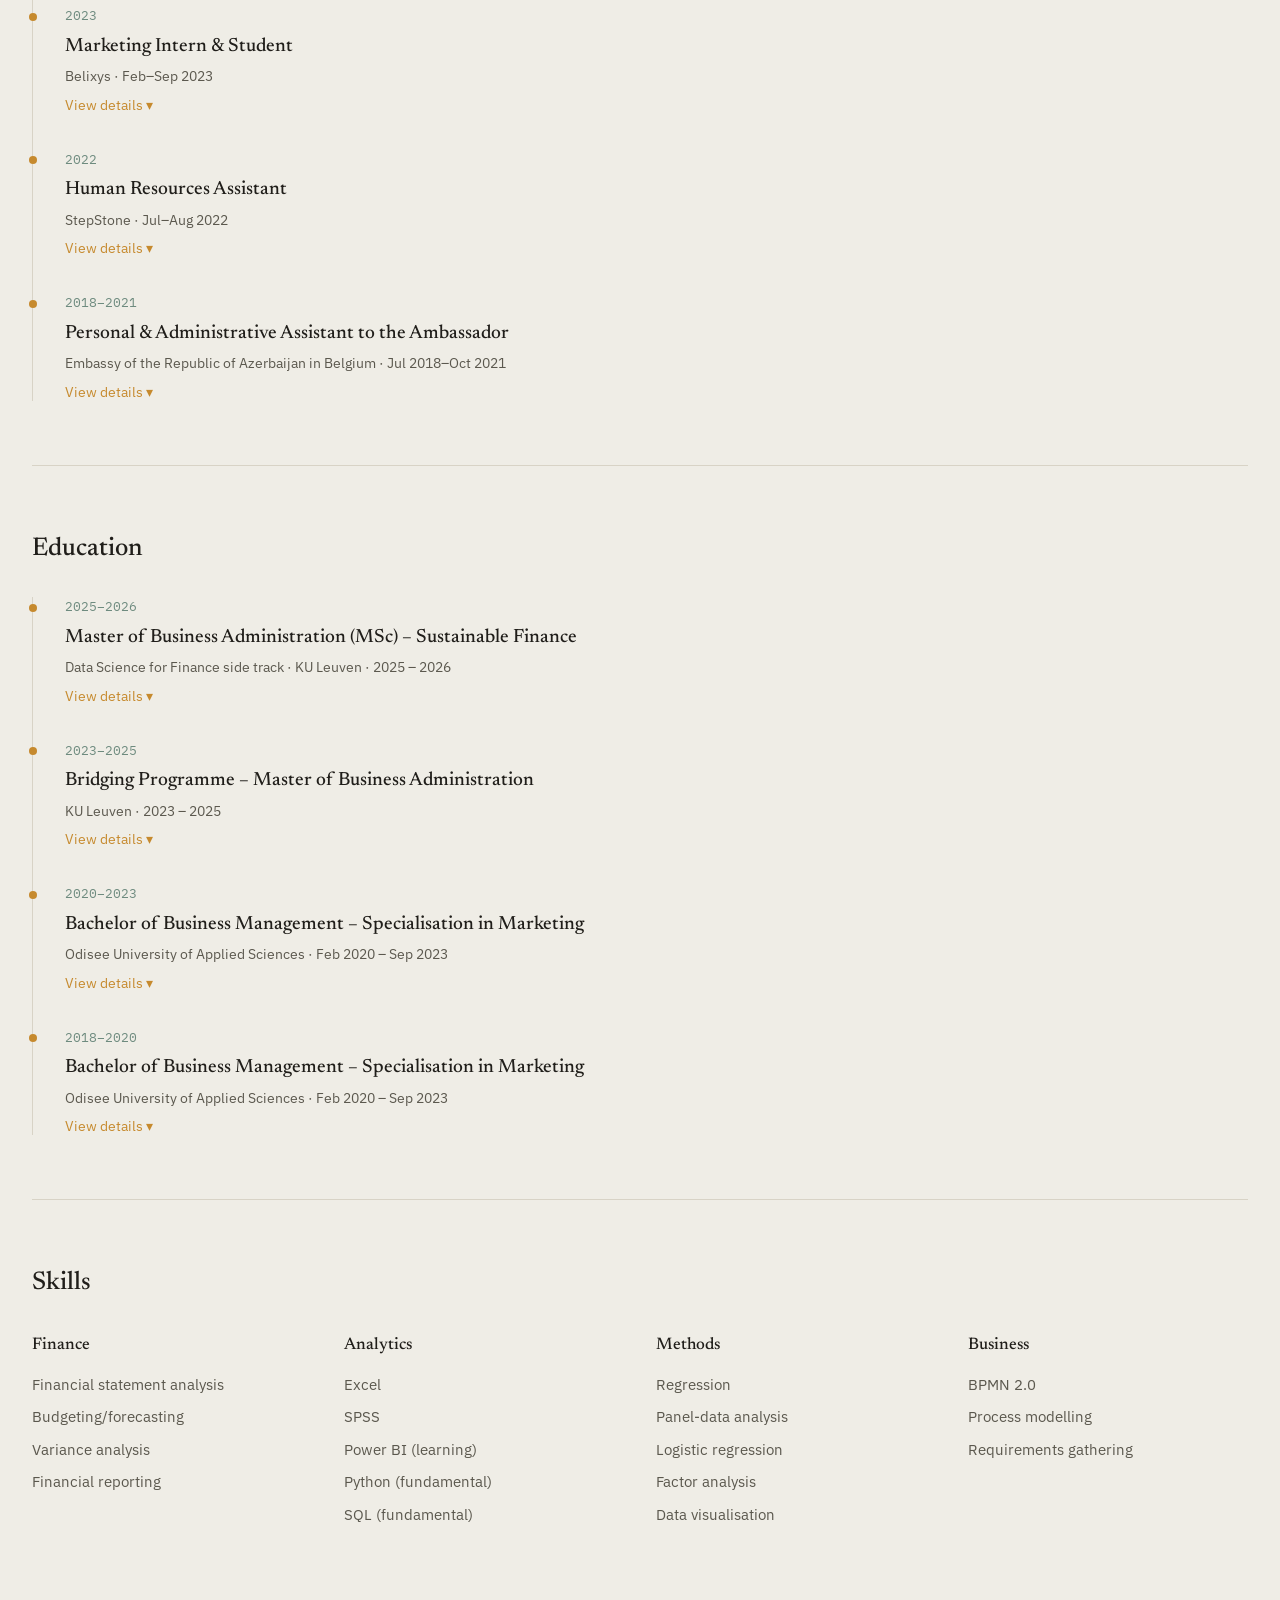
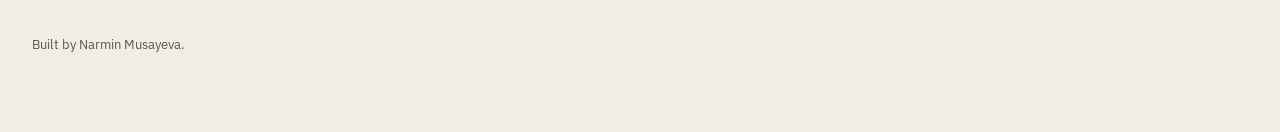
==== commit c4ce0c1f: "additional education" ====
--- a/index.html
+++ b/index.html
@@ -175,7 +175,7 @@
         <span class="timeline-date">2025–2026</span>
         <div class="timeline-body">
           <h4 data-i18n="edu1.title">Master of Business Administration (MSc) &ndash; Sustainable Finance</h4>
-          <p class="role-meta" data-i18n="edu1.meta">Data Science for Finance side track · KU Leuven · 2025 – 2026</p>
+          <p class="role-meta" data-i18n="edu1.meta">Data Science for Finance side track · KU Leuven · Sep 2025 – Sep 2026</p>
           <button type="button" class="details-toggle" aria-expanded="false" aria-controls="details-5">View details &#9662;</button>
           <ul class="role-bullets" id="details-5" hidden>
             <li data-i18n="edu1.b1">Specialised in sustainable finance, banking, international finance and financial technology, complemented by applied data science for financial analysis</li>
@@ -188,7 +188,7 @@
         <span class="timeline-date">2023–2025</span>
         <div class="timeline-body">
           <h4 data-i18n="edu2.title">Bridging Programme &ndash; Master of Business Administration</h4>
-          <p class="role-meta" data-i18n="edu2.meta">KU Leuven · 2023 – 2025</p>
+          <p class="role-meta" data-i18n="edu2.meta">KU Leuven · Sep 2023 – Sep 2025</p>
           <button type="button" class="details-toggle" aria-expanded="false" aria-controls="details-6">View details &#9662;</button>
           <ul class="role-bullets" id="details-6" hidden>
             <li data-i18n="edu2.b1">Strengthened my foundation in finance, economics, quantitative methods, reporting and business strategy in preparation for the MBA</li>
@@ -210,6 +210,18 @@
           </ul>
         </div>
       </li>
+      <li class="timeline-item">
+        <span class="timeline-date">2018–2020</span>
+        <div class="timeline-body">
+          <h4 data-i18n="edu3.title">Bachelor of Business Administration</h4>
+          <p class="role-meta" data-i18n="edu3.meta">KU Leuven · Sep 2018 – Feb 2020</p>
+          <button type="button" class="details-toggle" aria-expanded="false" aria-controls="details-7">View details &#9662;</button>
+          <ul class="role-bullets" id="details-7" hidden>
+            <li data-i18n="edu3.b1">Built an early foundation across business administration, financial accounting, economics, management, research methods, business mathematics and financial markets.</li>
+            <li data-i18n="edu3.b2"><strong>Key coursework:</strong> Financial Institutions and Markets, Management, Financial Accounting, Mathematics for Business, Managerial Economics, Research Methods and Management Project.</li>
+          </ul>
+        </div>
+      </li>
     </ol>
   </section>
   <!-- SKILLS -->
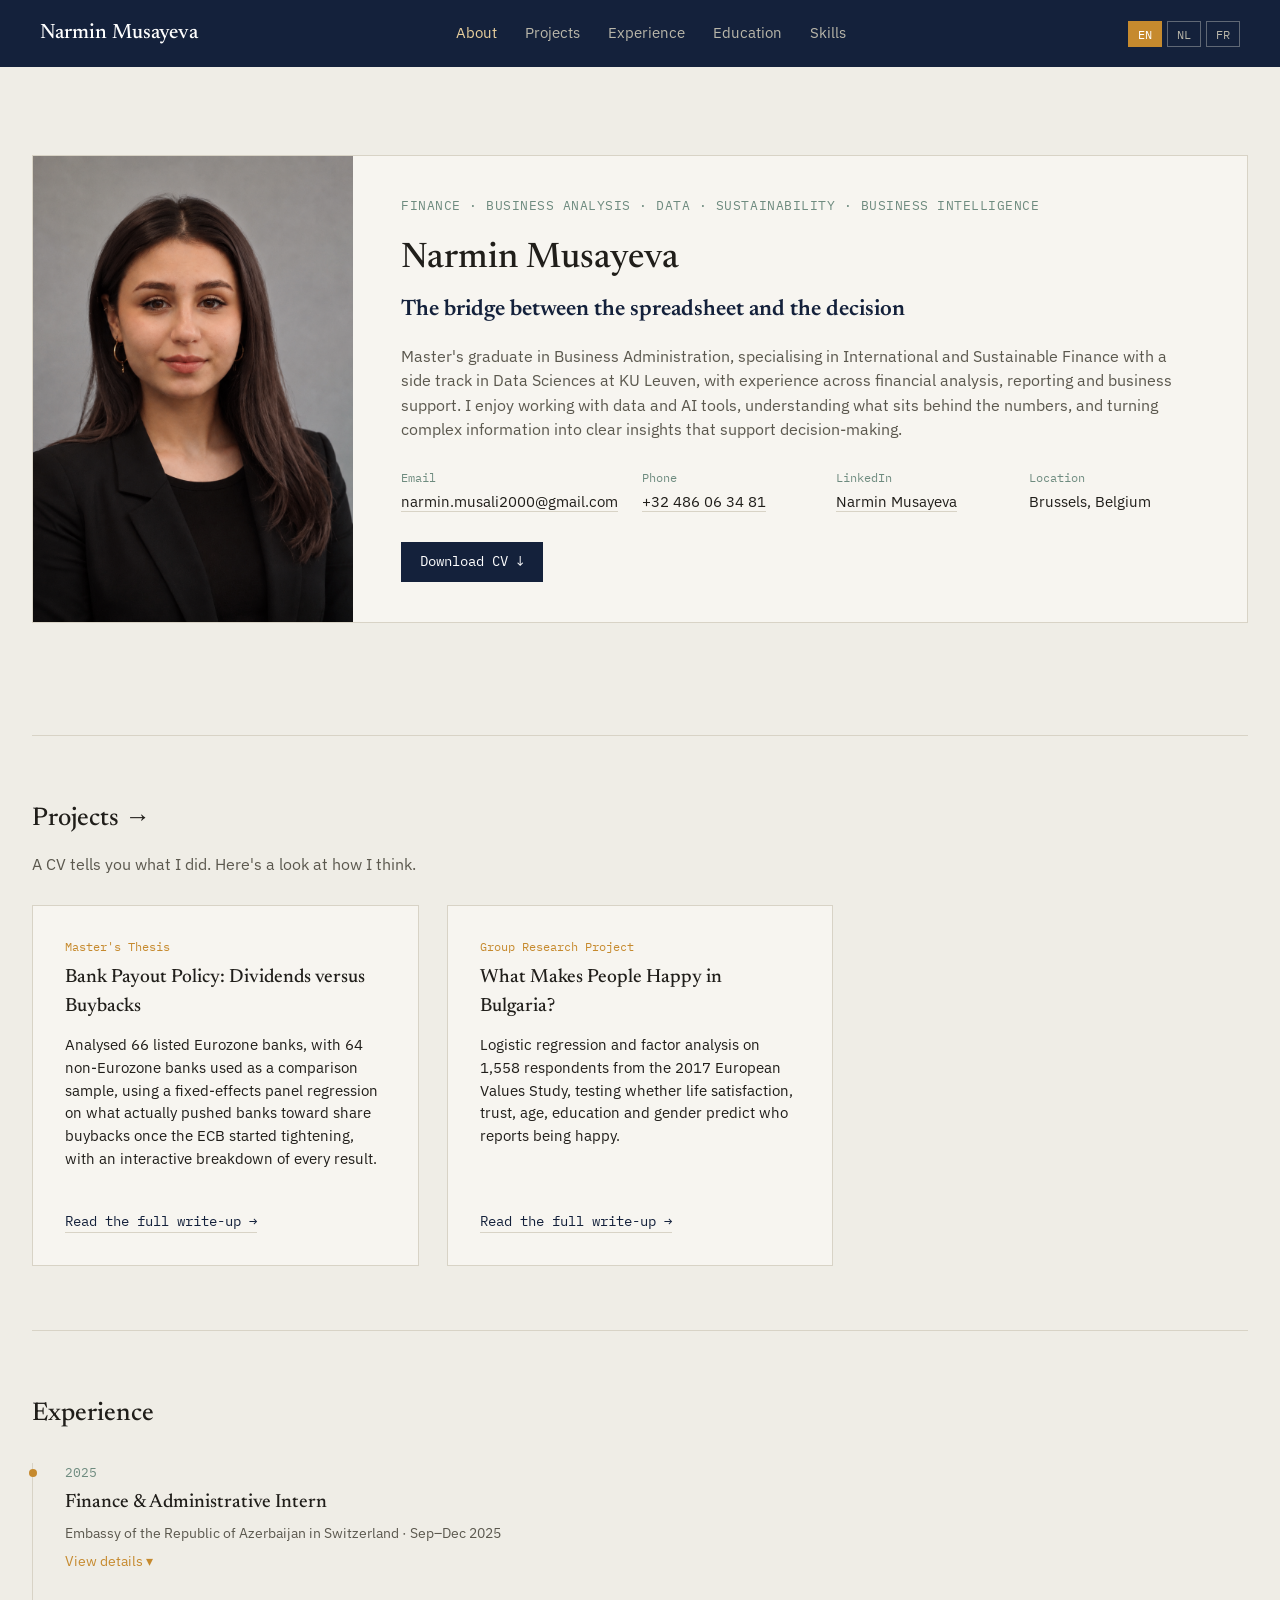
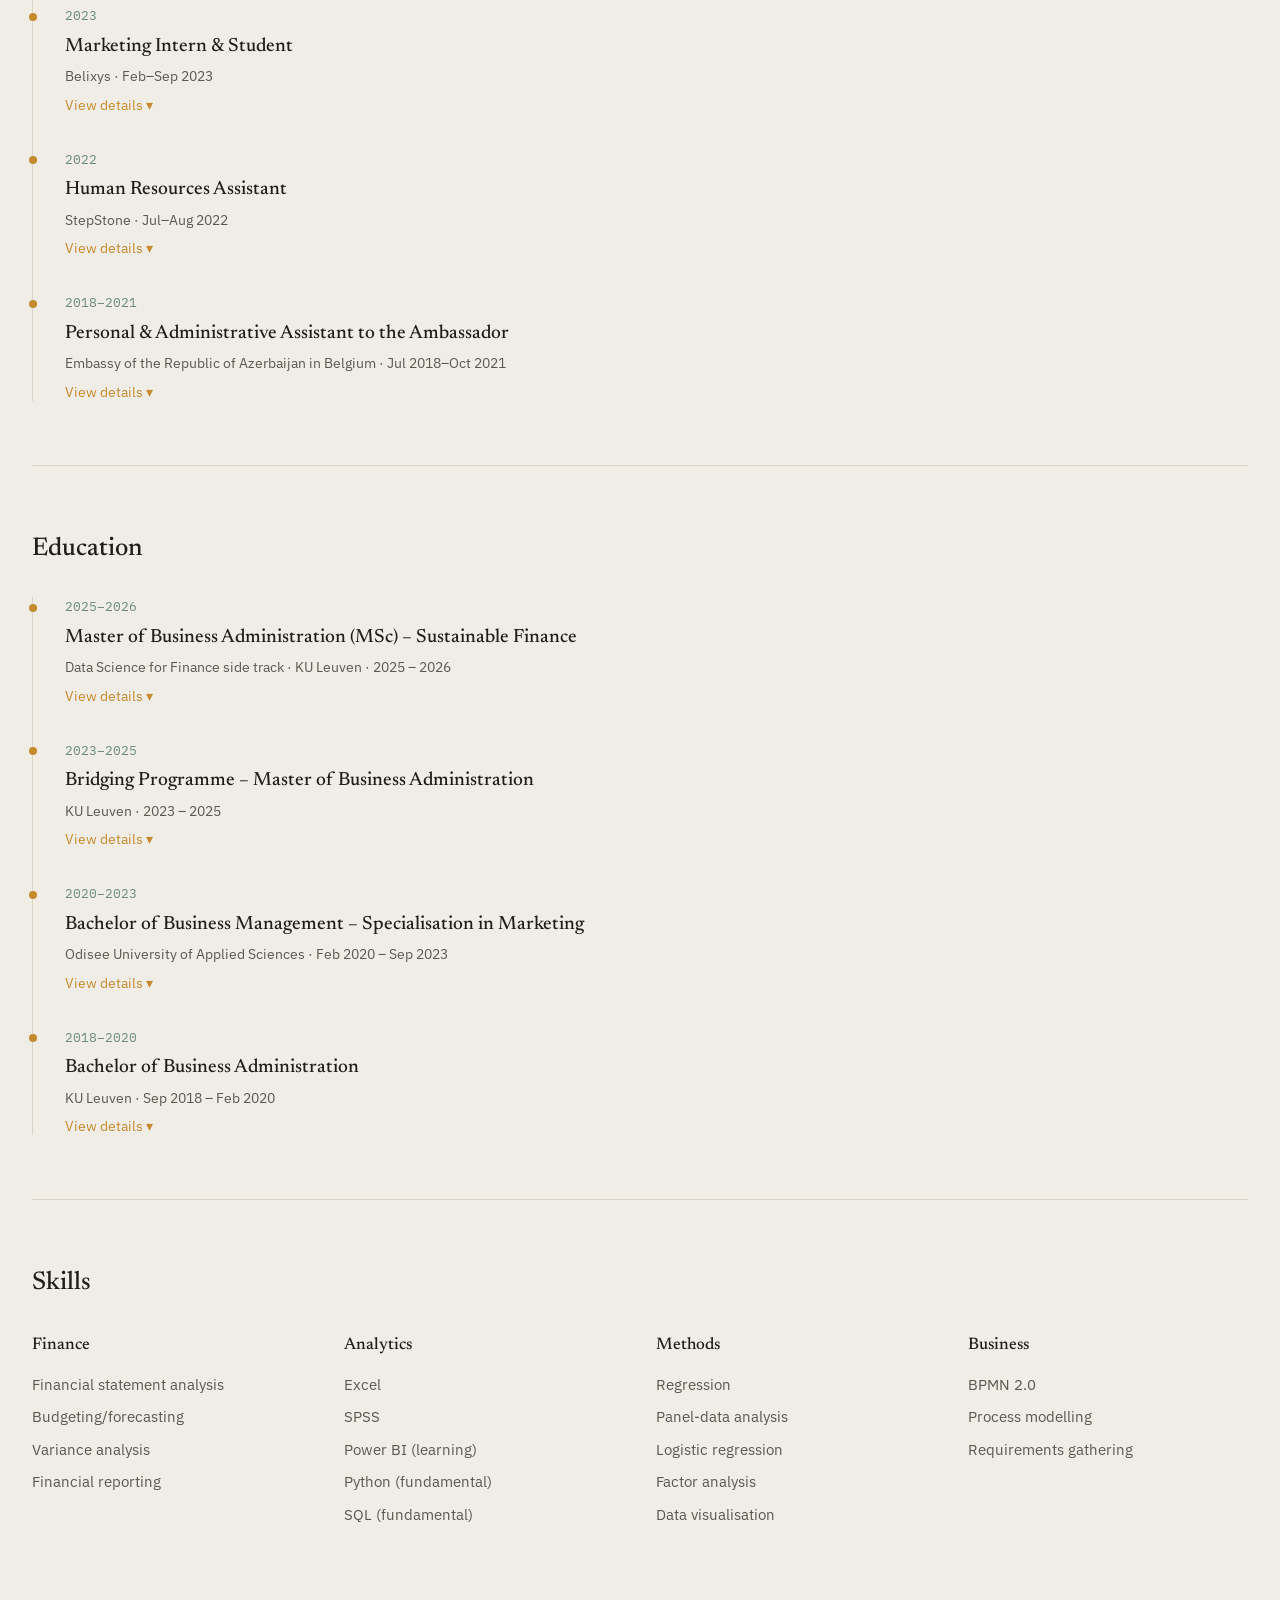
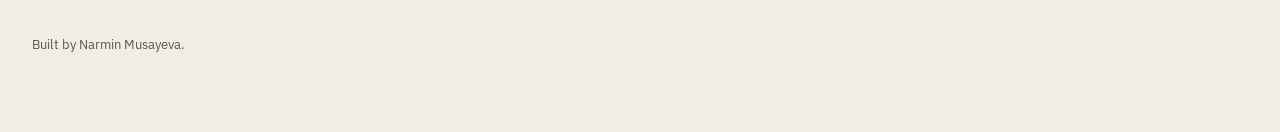
==== commit 5910f2cb: "fixed issues with new education" ====
--- a/index.html
+++ b/index.html
@@ -213,12 +213,12 @@
       <li class="timeline-item">
         <span class="timeline-date">2018–2020</span>
         <div class="timeline-body">
-          <h4 data-i18n="edu3.title">Bachelor of Business Administration</h4>
-          <p class="role-meta" data-i18n="edu3.meta">KU Leuven · Sep 2018 – Feb 2020</p>
-          <button type="button" class="details-toggle" aria-expanded="false" aria-controls="details-7">View details &#9662;</button>
-          <ul class="role-bullets" id="details-7" hidden>
-            <li data-i18n="edu3.b1">Built an early foundation across business administration, financial accounting, economics, management, research methods, business mathematics and financial markets.</li>
-            <li data-i18n="edu3.b2"><strong>Key coursework:</strong> Financial Institutions and Markets, Management, Financial Accounting, Mathematics for Business, Managerial Economics, Research Methods and Management Project.</li>
+          <h4 data-i18n="edu4.title">Bachelor of Business Administration</h4>
+          <p class="role-meta" data-i18n="edu4.meta">KU Leuven · Sep 2018 – Feb 2020</p>
+          <button type="button" class="details-toggle" aria-expanded="false" aria-controls="details-8">View details &#9662;</button>
+          <ul class="role-bullets" id="details-8" hidden>
+            <li data-i18n="edu4.b1">Een eerste brede basis opgebouwd in bedrijfsadministratie, financiële boekhouding, economie, management, onderzoeksmethoden, bedrijfskunde-wiskunde en financiële markten.</li>
+            <li data-i18n="edu4.b2"><strong>Key coursework:</strong> Financiële Instellingen en Markten, Management, Financiële Boekhouding, Wiskunde voor Bedrijfskunde, Managerial Economics, Onderzoeksmethoden en Managementproject.</li>
           </ul>
         </div>
       </li>
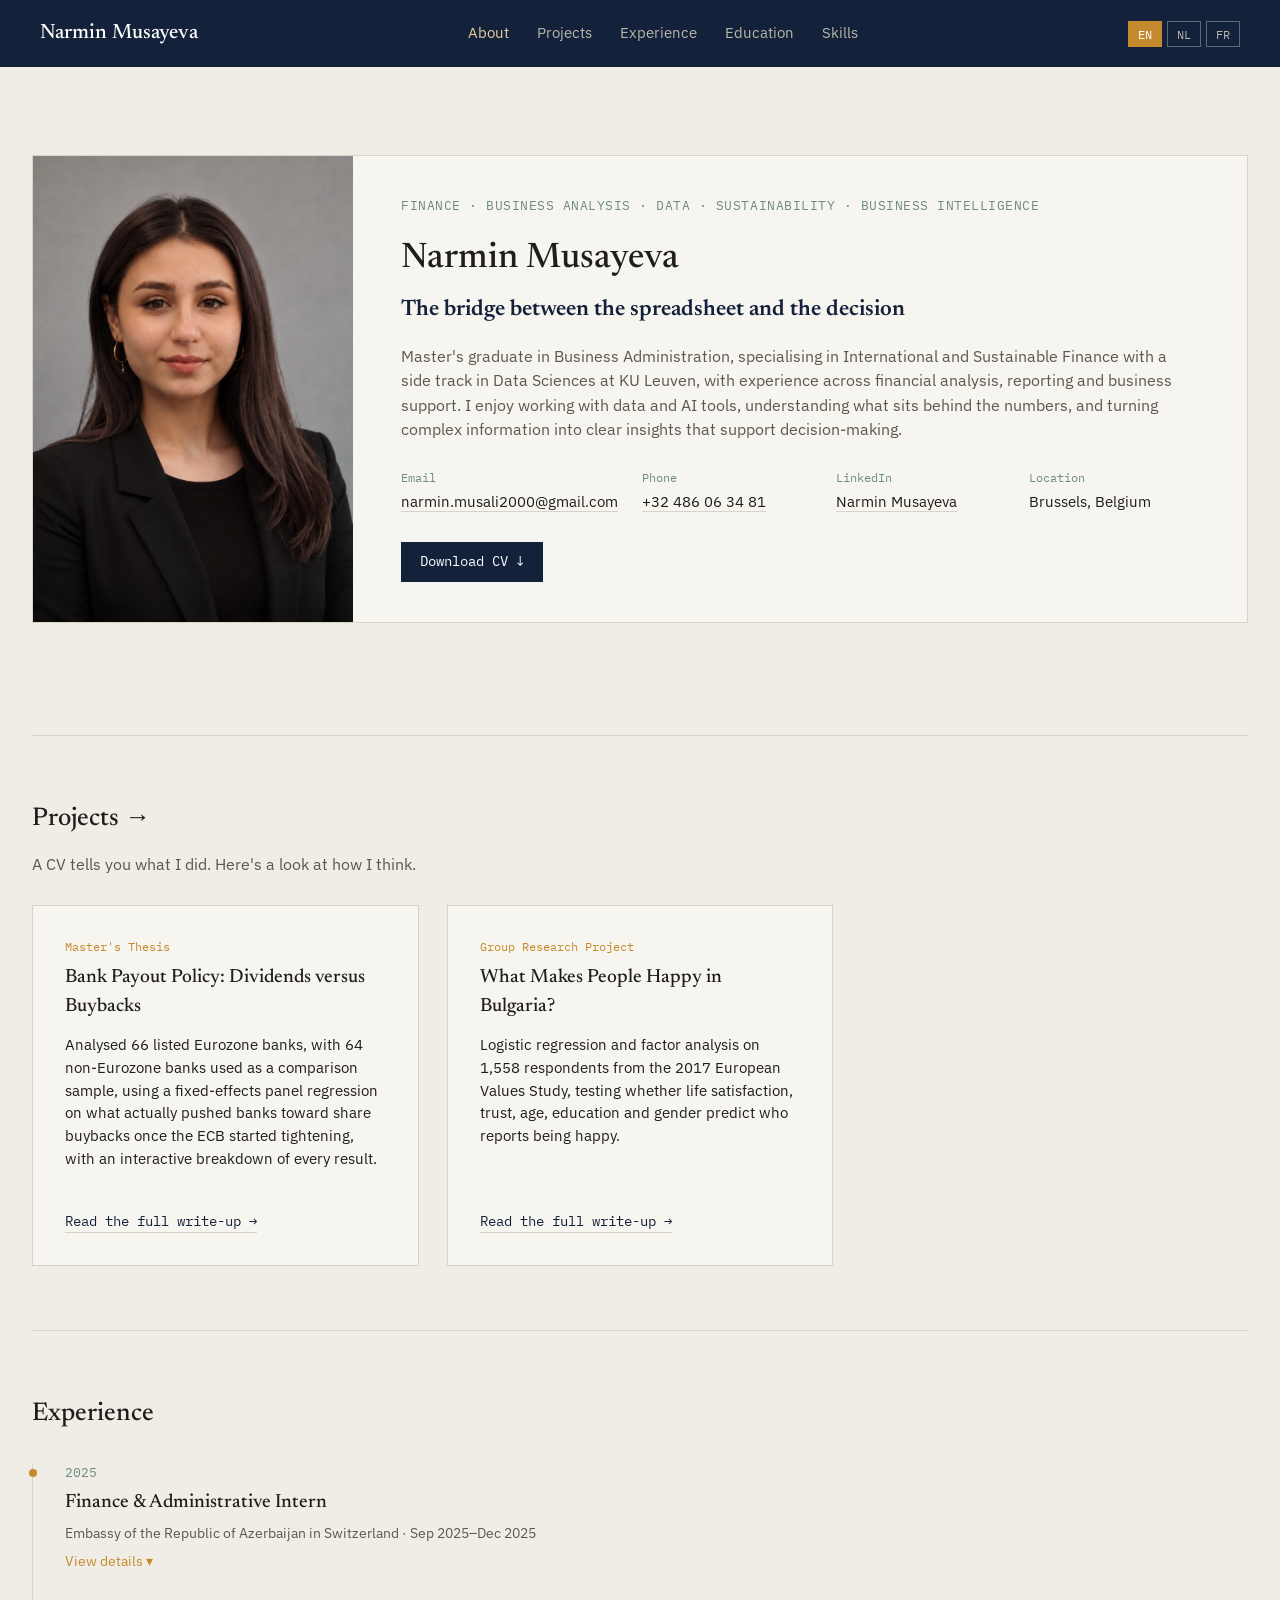
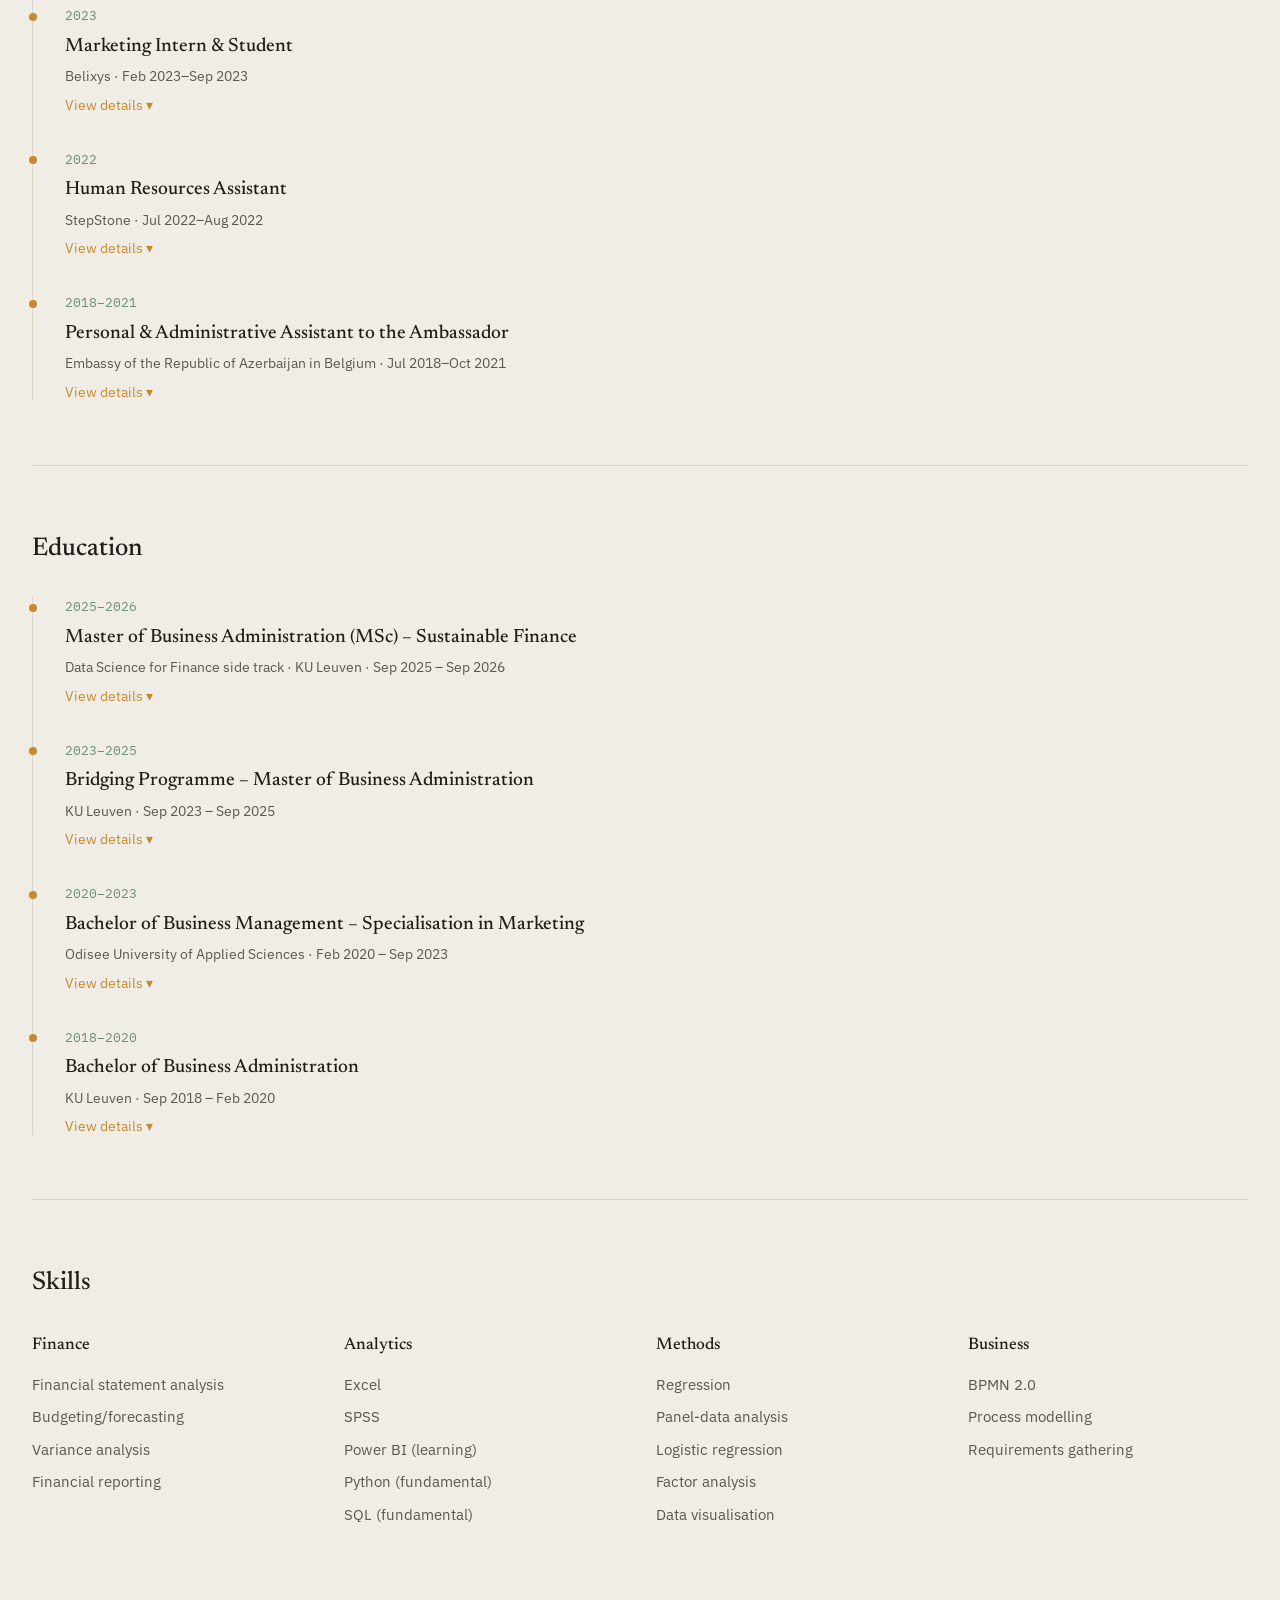
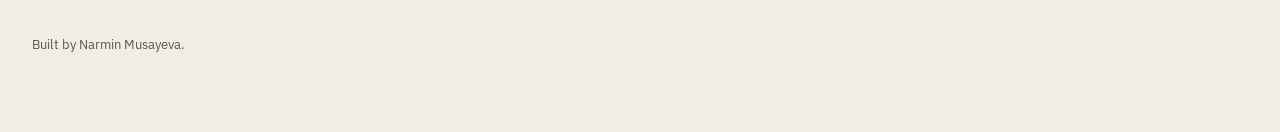
==== commit bcdfdd19: "updated texts" ====
--- a/index.html
+++ b/index.html
@@ -111,7 +111,7 @@
         <span class="timeline-date">2025</span>
         <div class="timeline-body">
           <h4 data-i18n="exp1.title">Finance &amp; Administrative Intern</h4>
-          <p class="role-meta" data-i18n="exp1.meta">Embassy of the Republic of Azerbaijan in Switzerland · Sep–Dec 2025</p>
+          <p class="role-meta" data-i18n="exp1.meta">Embassy of the Republic of Azerbaijan in Switzerland · Sep 2025–Dec 2025</p>
           <button type="button" class="details-toggle" aria-expanded="false" aria-controls="details-1">View details &#9662;</button>
           <ul class="role-bullets" id="details-1" hidden>
             <li data-i18n="exp1.b1">Maintained and updated Excel-based financial records supporting expense tracking, budget follow-up and internal reporting</li>
@@ -125,7 +125,7 @@
         <span class="timeline-date">2023</span>
         <div class="timeline-body">
           <h4 data-i18n="exp2.title">Marketing Intern & Student </h4>
-          <p class="role-meta" data-i18n="exp2.meta">Belixys · Feb–Sep 2023</p>
+          <p class="role-meta" data-i18n="exp2.meta">Belixys · Feb 2023–Sep 2023</p>
           <button type="button" class="details-toggle" aria-expanded="false" aria-controls="details-2">View details &#9662;</button>
           <ul class="role-bullets" id="details-2" hidden>
             <li data-i18n="exp2.b1">Supported the preparation of marketing and commercial materials, including product information, pricing documents and content used for campaigns and trade-show activities</li>
@@ -140,7 +140,7 @@
         <span class="timeline-date">2022</span>
         <div class="timeline-body">
           <h4 data-i18n="exp3.title">Human Resources Assistant</h4>
-          <p class="role-meta" data-i18n="exp3.meta">StepStone · Jul–Aug 2022</p>
+          <p class="role-meta" data-i18n="exp3.meta">StepStone · Jul 2022–Aug 2022</p>
           <button type="button" class="details-toggle" aria-expanded="false" aria-controls="details-3">View details &#9662;</button>
           <ul class="role-bullets" id="details-3" hidden>
             <li data-i18n="exp3.b1">Supported recruitment, onboarding and internal mobility processes for technical and business positions</li>
--- a/style.css
+++ b/style.css
@@ -50,9 +50,9 @@
   z-index: 50;
   background: var(--ink);
   color: #EDEBE3;
-  display:flex;
-  align-items:center;
-  justify-content: space-between;
+  display:grid;
+  grid-template-columns: auto 1fr auto;
+  align-items: center;
   padding: 1.1rem 2.5rem;
 }
 
@@ -62,11 +62,13 @@
   font-weight: 500;
   color: #fff;
   text-decoration: none;
+  justify-self: start;
 }
 
 .topnav-links{
   display:flex;
   gap: 1.75rem;
+  justify-self: center;
 }
 
 .nav-link{
@@ -99,7 +101,8 @@
 .lang-switcher{
   display:flex;
   gap: 0.35rem;
-  margin-left: 1.5rem;
+  justify-self: end;
+  margin-left: 0;
 }
 
 .lang-btn{
@@ -168,7 +171,8 @@
 .hero{ padding-top: 2.5rem; }
 
 .hero-card{
-  display:flex;
+  display:grid;
+  grid-template-columns: 320px 1fr;
   border: 1px solid var(--line);
   background: var(--paper-raised);
   margin-bottom: 3rem;
@@ -730,9 +734,9 @@
   .nav-toggle{ display:block; }
   .lang-switcher{ margin-left: 0; margin-top: 0.5rem; }
   main{ padding: 2.5rem 1.25rem; }
-  .hero-card{ flex-direction: column; }
-  .hero-photo{ flex-basis: auto; height: 280px; }
-  .hero-info{ padding: 2rem; }
+  .hero-card{ grid-template-columns: 1fr; }
+  .hero-photo{ width: 100%; height: 280px; }
+  .hero-info{ width: 100%; padding: 2rem; }
   .hero-contact{ grid-template-columns: 1fr; }
   .skills-grid{ grid-template-columns: 1fr; }
   .project-cards{ grid-template-columns: 1fr; }
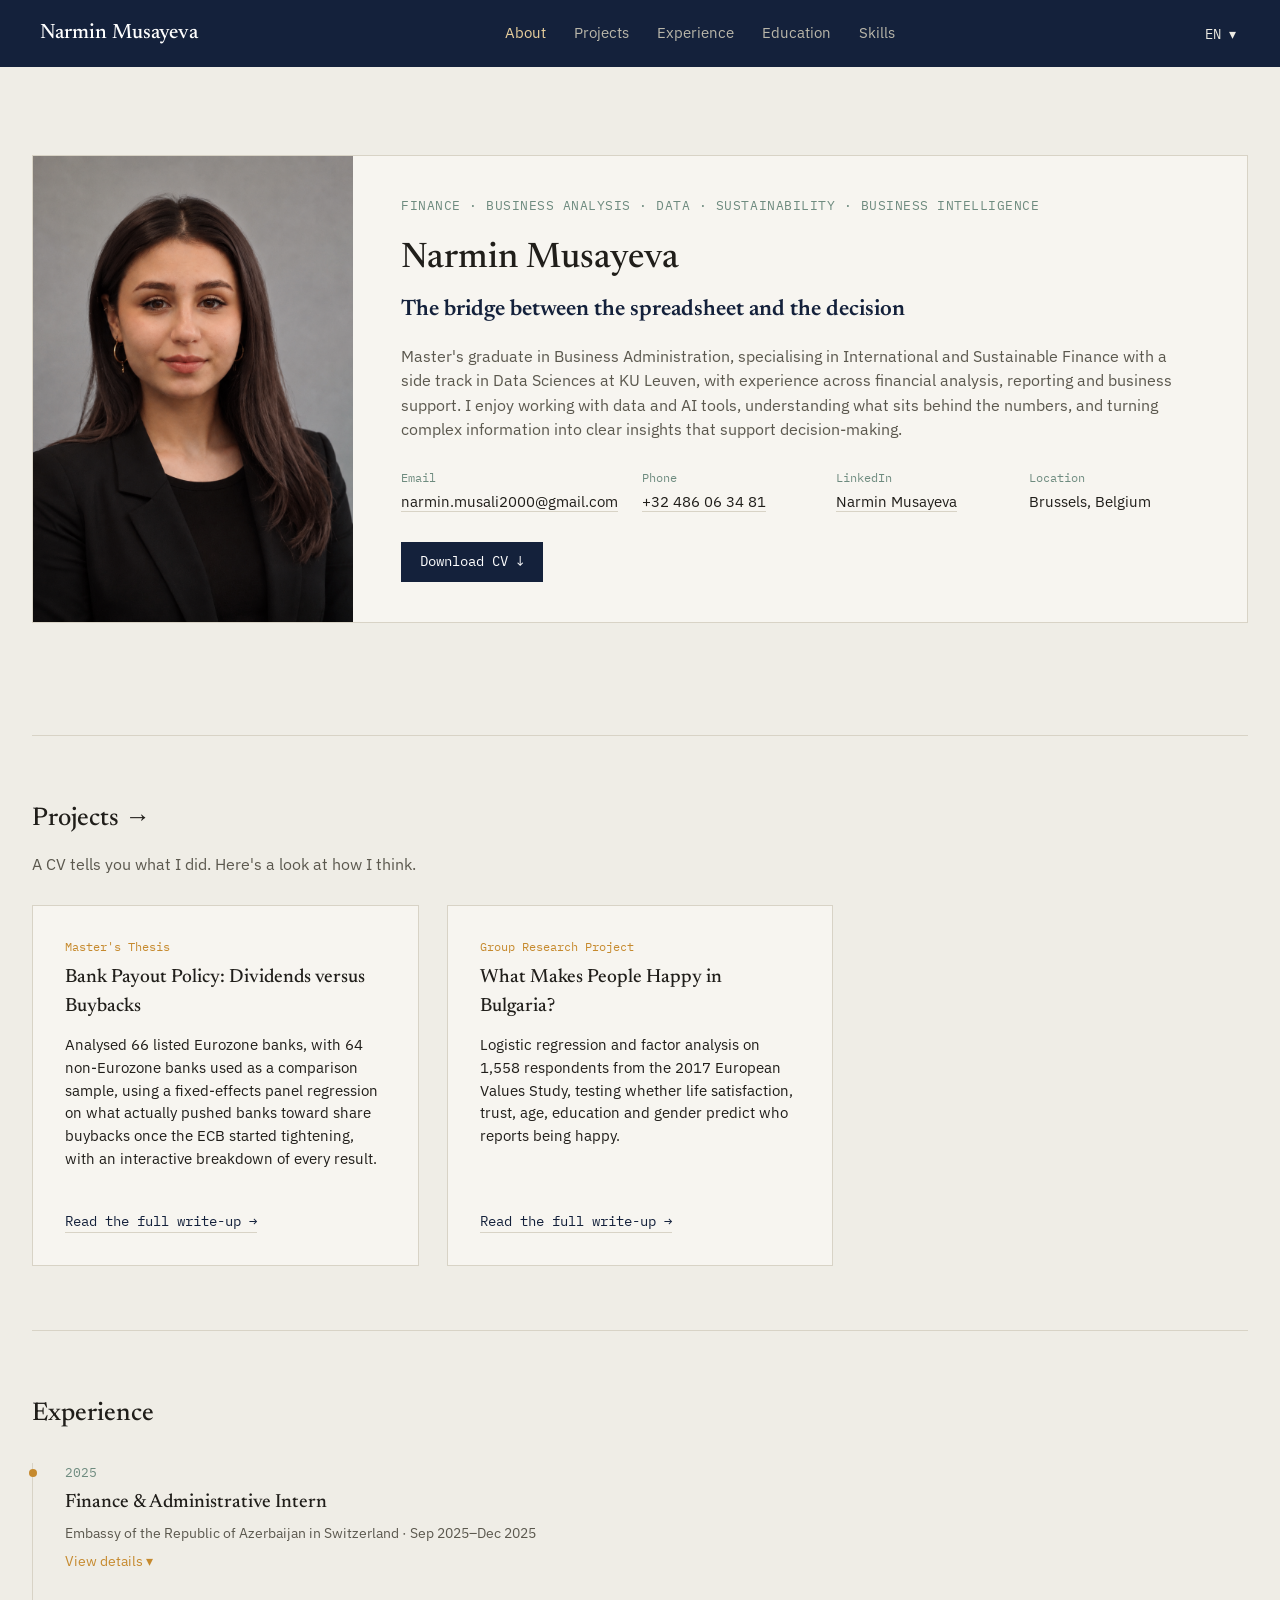
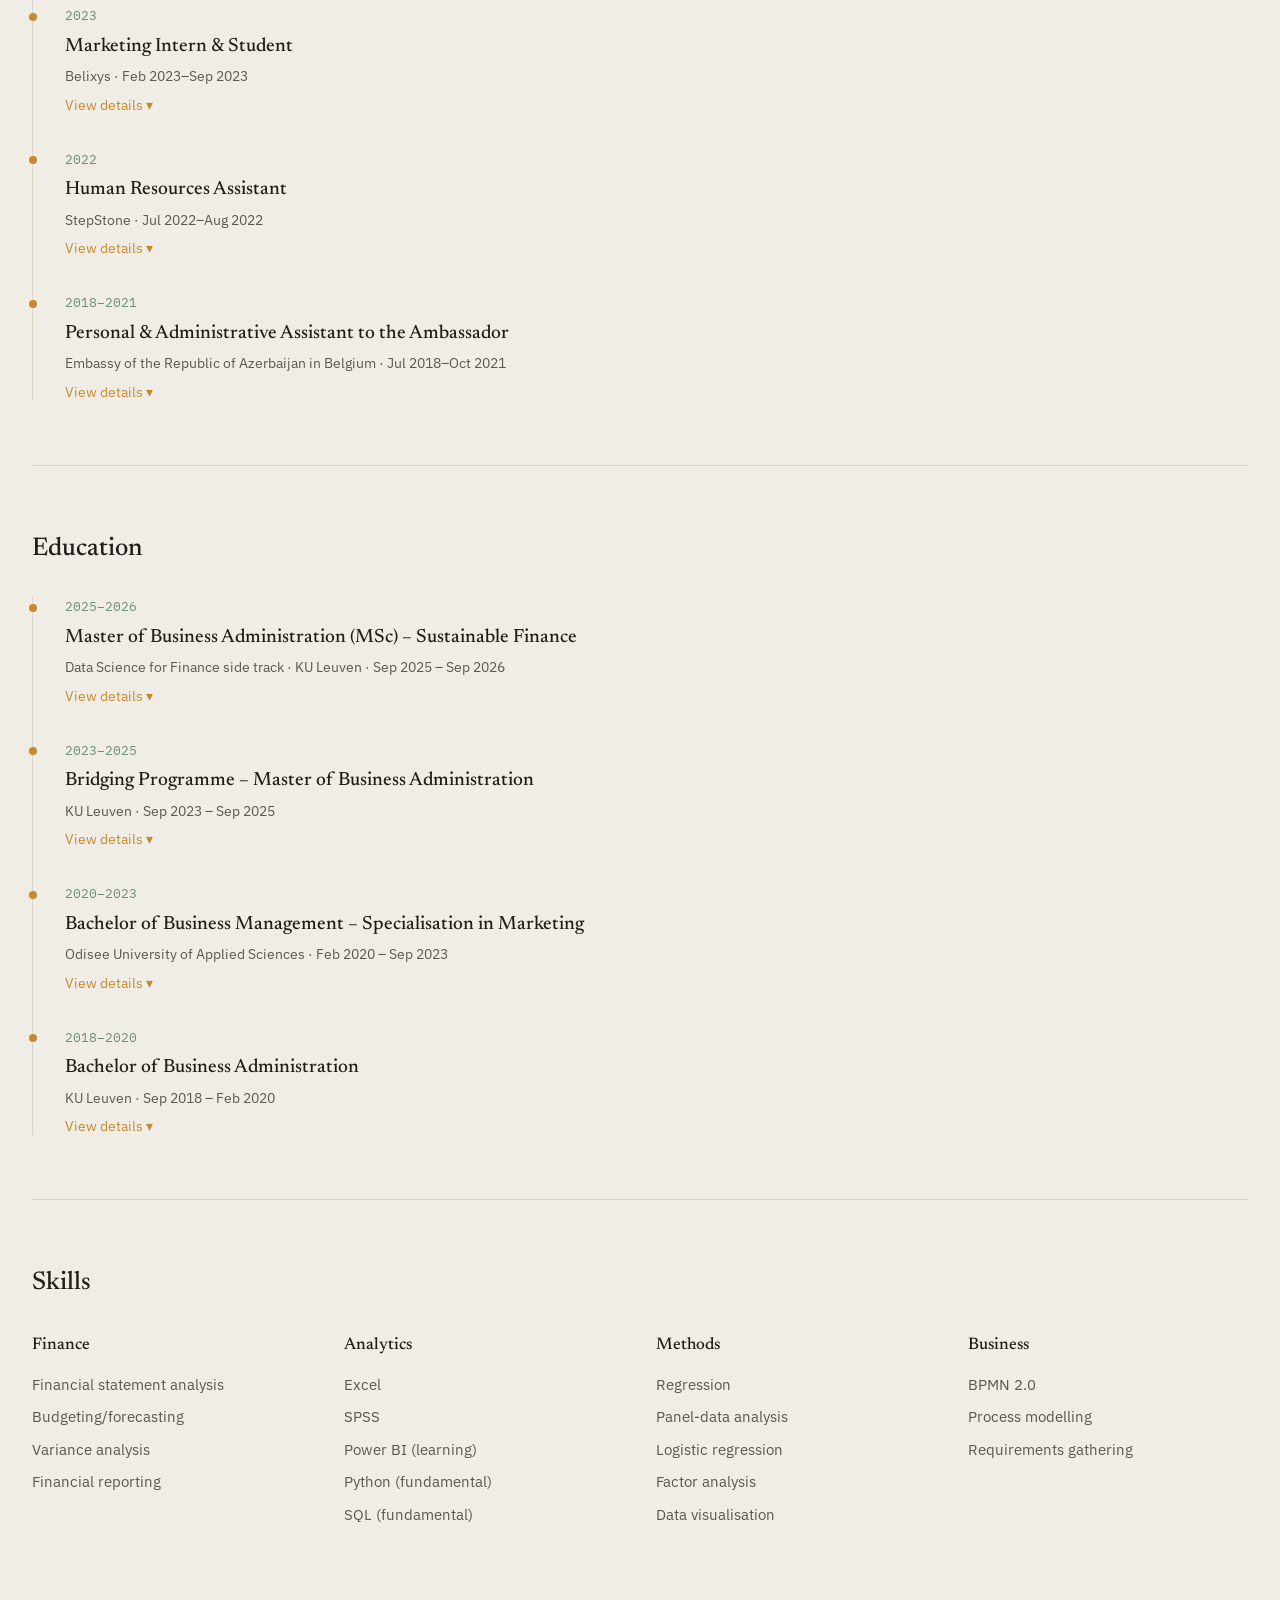
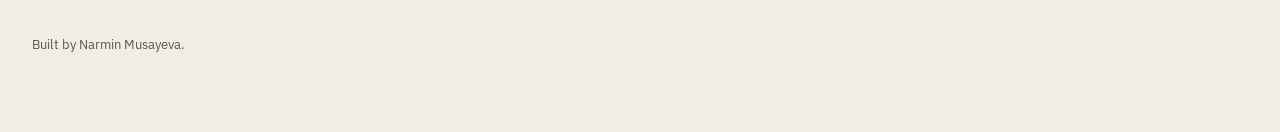
==== commit 8667e871: "drop down and hamburger fixed" ====
--- a/index.html
+++ b/index.html
@@ -22,11 +22,22 @@
     <a href="#education" class="nav-link" data-i18n="nav.education">Education</a>
     <a href="#skills" class="nav-link" data-i18n="nav.skills">Skills</a>
   </nav>
-  <div class="lang-switcher">
-    <button type="button" class="lang-btn active" data-lang="en">EN</button>
-    <button type="button" class="lang-btn" data-lang="nl">NL</button>
-    <button type="button" class="lang-btn" data-lang="fr">FR</button>
+<div class="lang-switcher">
+  <button
+    type="button"
+    class="lang-current"
+    aria-haspopup="true"
+    aria-expanded="false"
+  >
+    EN ▾
+  </button>
+
+  <div class="lang-menu">
+    <button type="button" class="lang-btn active" data-lang="en">English</button>
+    <button type="button" class="lang-btn" data-lang="nl">Nederlands</button>
+    <button type="button" class="lang-btn" data-lang="fr">Français</button>
   </div>
+</div>
   <button type="button" class="nav-toggle" aria-label="Toggle menu" aria-expanded="false">☰</button>
 </header>
 
--- a/style.css
+++ b/style.css
@@ -91,39 +91,65 @@
 .nav-toggle{
   display:none;
   background: transparent;
-  border: 1px solid rgba(237,235,227,0.4);
+  border: none;
   color: #EDEBE3;
-  font-size: 1.1rem;
-  padding: 0.35rem 0.7rem;
+  font-size: 1.5rem;
+  padding: 0.25rem;
   cursor: pointer;
 }
 
 .lang-switcher{
-  display:flex;
-  gap: 0.35rem;
+  position: relative;
   justify-self: end;
-  margin-left: 0;
+}
+
+.lang-current{
+  font-family: var(--mono);
+  font-size: 0.85rem;
+  background: transparent;
+  border: none;
+  color: #EDEBE3;
+  padding: 0.35rem 0.25rem;
+  cursor: pointer;
+}
+
+.lang-current:hover{
+  color: var(--accent-soft);
+}
+
+.lang-menu{
+  display: none;
+  position: absolute;
+  top: calc(100% + 0.5rem);
+  right: 0;
+  min-width: 130px;
+  background: var(--ink);
+  border: 1px solid rgba(237,235,227,0.18);
+  padding: 0.35rem 0;
+  z-index: 100;
+}
+
+.lang-menu.open{
+  display: block;
 }
 
 .lang-btn{
+  display: block;
+  width: 100%;
+  text-align: left;
   font-family: var(--mono);
   font-size: 0.78rem;
   background: transparent;
-  border: 1px solid rgba(237,235,227,0.35);
+  border: none;
   color: #B9B6A9;
-  padding: 0.25rem 0.55rem;
+  padding: 0.55rem 0.8rem;
   cursor: pointer;
 }
 
+.lang-btn:hover,
 .lang-btn.active{
-  background: var(--accent);
-  border-color: var(--accent);
   color: #fff;
-}
-
-.lang-btn:hover:not(.active){
-  color: #fff;
-  border-color: rgba(237,235,227,0.7);
+  background: rgba(255,255,255,0.08);
 }
 
 /* ---------- main ---------- */
@@ -722,7 +748,12 @@
 
 /* ---------- responsive ---------- */
 @media (max-width: 880px){
-  .topnav{ flex-wrap: wrap; padding: 1rem 1.25rem; }
+  .topnav{ 
+    grid-template-columns: 1fr auto auto; 
+    column-gap: 0.75rem; 
+    align-items: center; 
+    padding: 1rem 1.25rem;
+  }
   .topnav-links{
     display:none;
     width:100%;
@@ -731,8 +762,11 @@
     margin-top: 1rem;
   }
   .topnav-links.open{ display:flex; }
-  .nav-toggle{ display:block; }
-  .lang-switcher{ margin-left: 0; margin-top: 0.5rem; }
+  .nav-toggle{ 
+    display:block;
+    justify-self: end; 
+  }
+  .lang-switcher{ margin: 0; }
   main{ padding: 2.5rem 1.25rem; }
   .hero-card{ grid-template-columns: 1fr; }
   .hero-photo{ width: 100%; height: 280px; }
